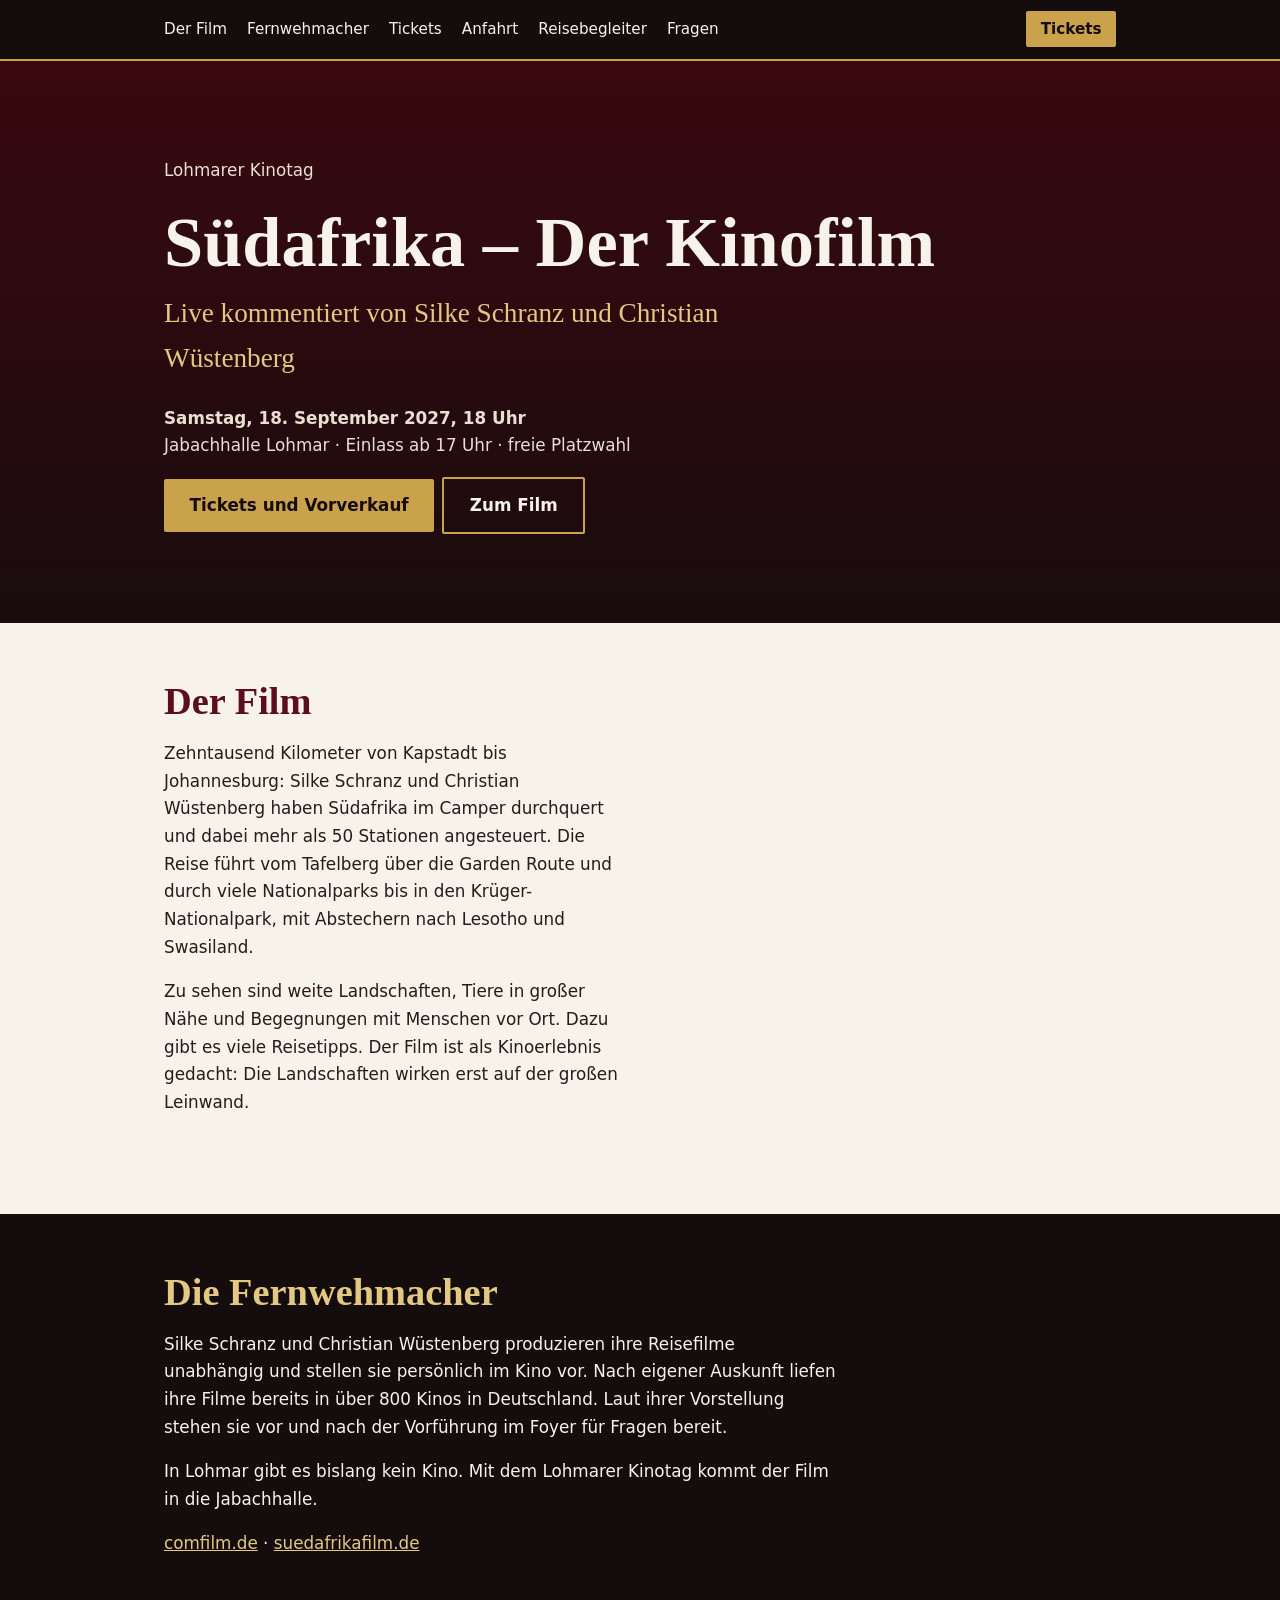
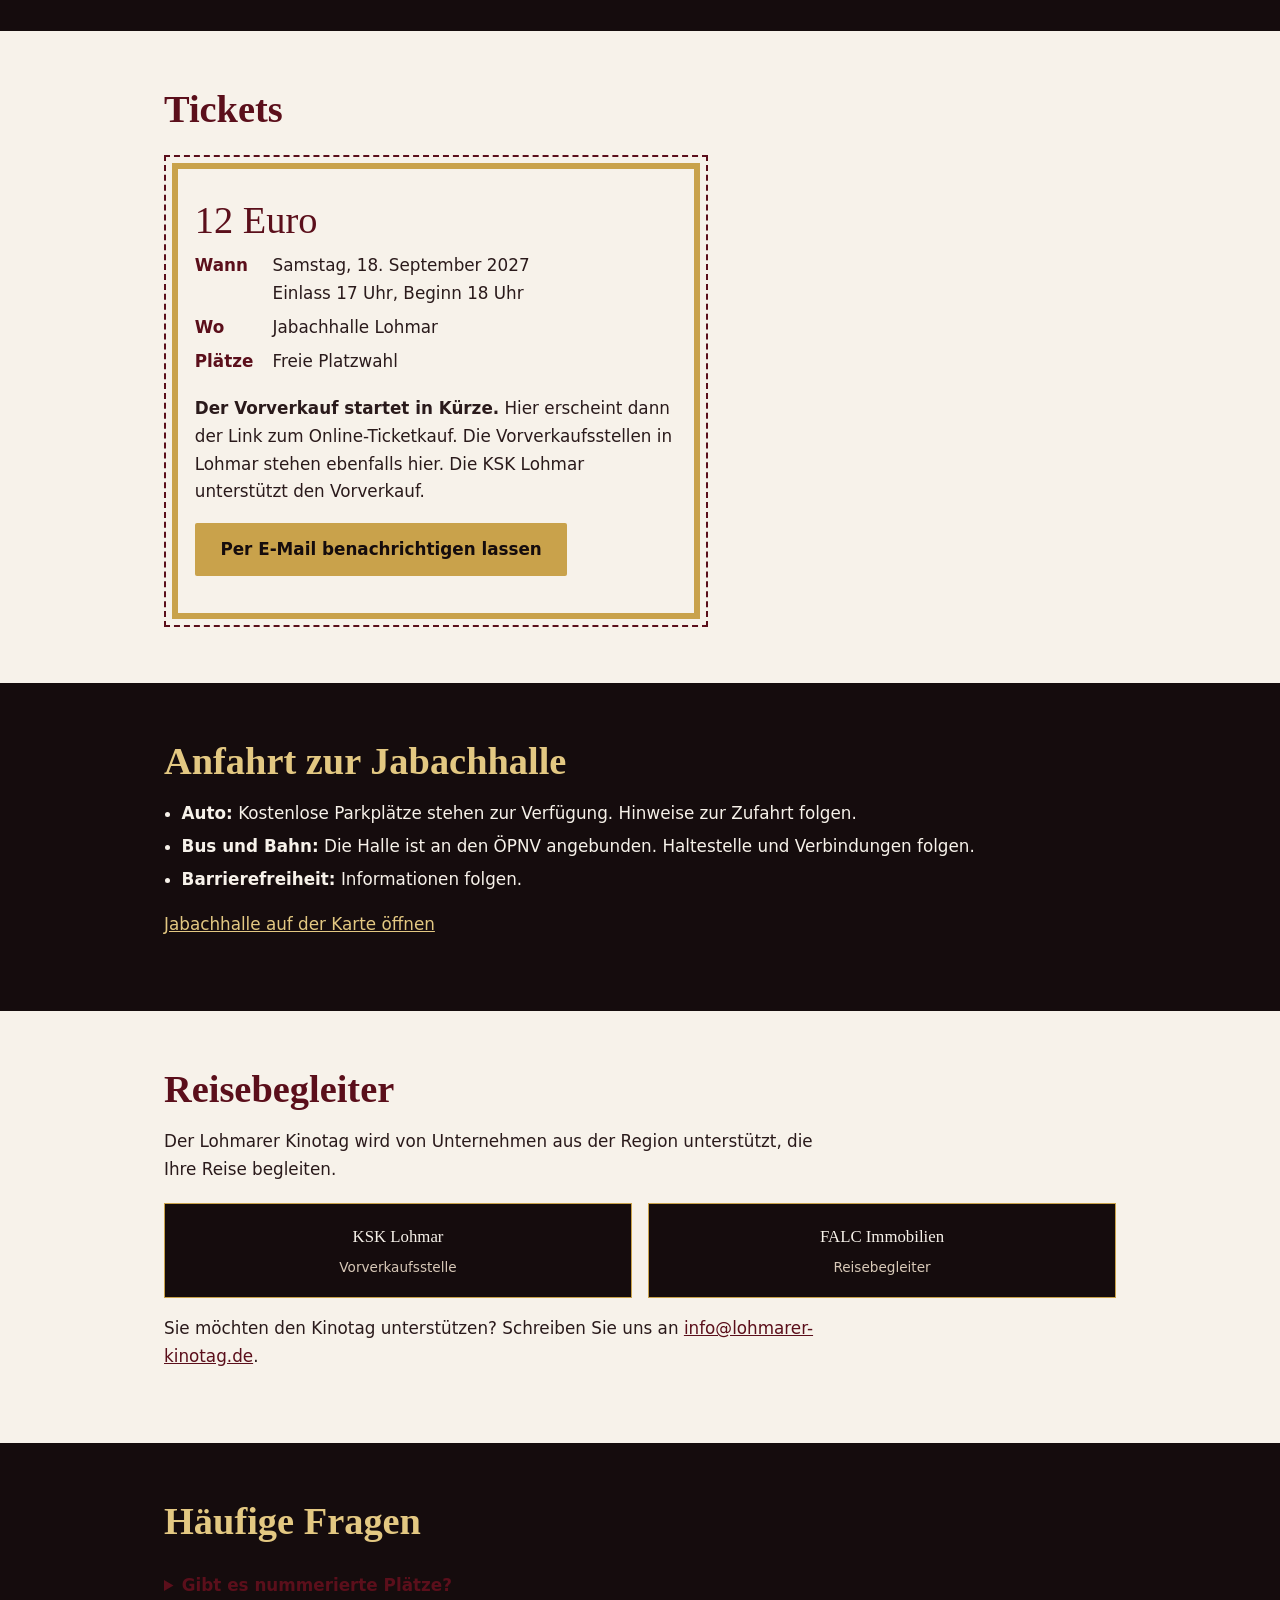
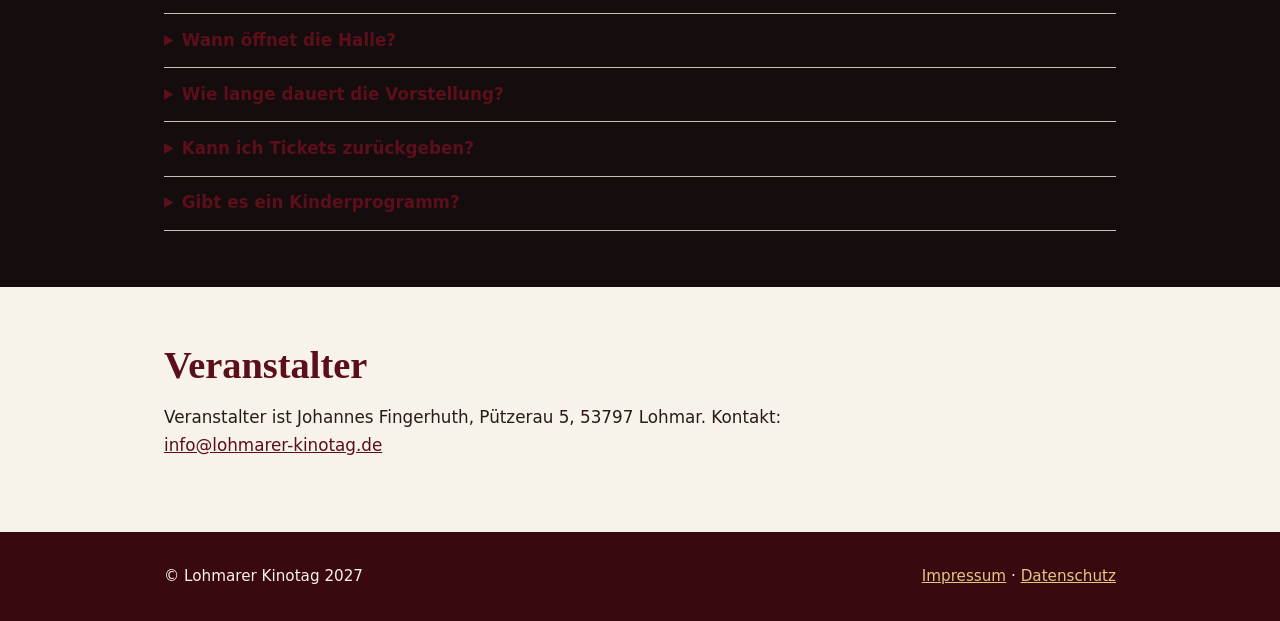
==== index.html @ 3a80c50c "Add files via upload" ====
<!DOCTYPE html>
<html lang="de">
<head>
<meta charset="utf-8">
<meta name="viewport" content="width=device-width, initial-scale=1">
<title>Lohmarer Kinotag – Südafrika, der Kinofilm | 18. September 2027</title>
<meta name="description" content="Südafrika – Der Kinofilm, live kommentiert von den Fernwehmachern. Samstag, 18. September 2027, 18 Uhr, Jabachhalle Lohmar.">
<meta property="og:title" content="Lohmarer Kinotag – Südafrika, der Kinofilm">
<meta property="og:description" content="Live kommentiert von den Fernwehmachern. 18. September 2027, 18 Uhr, Jabachhalle Lohmar.">
<meta property="og:image" content="https://lohmarer-kinotag.de/images/hero.jpg">
<meta property="og:type" content="website">
<meta property="og:url" content="https://lohmarer-kinotag.de/">
<link rel="stylesheet" href="style.css">
</head>
<body>
<nav aria-label="Hauptmenü"><div class="wrap">
<a href="#film">Der Film</a><a href="#fernwehmacher">Fernwehmacher</a><a href="#tickets">Tickets</a><a href="#anfahrt">Anfahrt</a><a href="#reisebegleiter">Reisebegleiter</a><a href="#fragen">Fragen</a>
<a class="tix" href="#tickets">Tickets</a>
</div></nav>

<header class="hero"><div class="wrap">
<p>Lohmarer Kinotag</p>
<h1>Südafrika – Der Kinofilm</h1>
<p class="sub">Live kommentiert von Silke Schranz und Christian Wüstenberg</p>
<p><strong>Samstag, 18. September 2027, 18 Uhr</strong><br>Jabachhalle Lohmar · Einlass ab 17 Uhr · freie Platzwahl</p>
<p><a class="btn" href="#tickets">Tickets und Vorverkauf</a><a class="btn zweit" href="#film">Zum Film</a></p>
</div></header>

<section id="film"><div class="wrap zwei">
<div>
<h2>Der Film</h2>
<p>Zehntausend Kilometer von Kapstadt bis Johannesburg: Silke Schranz und Christian Wüstenberg haben Südafrika im Camper durchquert und dabei mehr als 50 Stationen angesteuert. Die Reise führt vom Tafelberg über die Garden Route und durch viele Nationalparks bis in den Krüger-Nationalpark, mit Abstechern nach Lesotho und Swasiland.</p>
<p>Zu sehen sind weite Landschaften, Tiere in großer Nähe und Begegnungen mit Menschen vor Ort. Dazu gibt es viele Reisetipps. Der Film ist als Kinoerlebnis gedacht: Die Landschaften wirken erst auf der großen Leinwand.</p>
</div>
<img class="foto" src="images/plakat.jpg" alt="Kinoplakat: Südafrika – Der Kinofilm" onerror="this.style.display='none'">
</div>
<div class="wrap"><div class="fotos">
<img src="images/foto-tafelberg.jpg" alt="Kapstadt mit Tafelberg" onerror="this.style.display='none'">
<img src="images/foto-elefanten.jpg" alt="Elefanten im Kariega Game Reserve" onerror="this.style.display='none'">
<img src="images/foto-giraffe.jpg" alt="Giraffe mit Jungtier" onerror="this.style.display='none'">
</div></div></section>

<section id="fernwehmacher" class="dunkel"><div class="wrap">
<h2>Die Fernwehmacher</h2>
<p>Silke Schranz und Christian Wüstenberg produzieren ihre Reisefilme unabhängig und stellen sie persönlich im Kino vor. Nach eigener Auskunft liefen ihre Filme bereits in über 800 Kinos in Deutschland. Laut ihrer Vorstellung stehen sie vor und nach der Vorführung im Foyer für Fragen bereit.</p>
<p>In Lohmar gibt es bislang kein Kino. Mit dem Lohmarer Kinotag kommt der Film in die Jabachhalle.</p>
<p><a href="https://www.comfilm.de" rel="noopener">comfilm.de</a> · <a href="http://suedafrikafilm.de" rel="noopener">suedafrikafilm.de</a></p>
</div></section>

<section id="tickets"><div class="wrap">
<h2>Tickets</h2>
<div class="ticket">
<p class="preis">12 Euro</p>
<dl>
<dt>Wann</dt><dd>Samstag, 18. September 2027<br>Einlass 17 Uhr, Beginn 18 Uhr</dd>
<dt>Wo</dt><dd>Jabachhalle Lohmar</dd>
<dt>Plätze</dt><dd>Freie Platzwahl</dd>
</dl>
<p><strong>Der Vorverkauf startet in Kürze.</strong> Hier erscheint dann der Link zum Online-Ticketkauf. Die Vorverkaufsstellen in Lohmar stehen ebenfalls hier. Die KSK Lohmar unterstützt den Vorverkauf.</p>
<p><a class="btn" href="mailto:info@lohmarer-kinotag.de?subject=Vorverkauf%20Lohmarer%20Kinotag&amp;body=Bitte%20benachrichtigen%20Sie%20mich%20zum%20Start%20des%20Vorverkaufs.">Per E-Mail benachrichtigen lassen</a></p>
</div></div></section>

<section id="anfahrt" class="dunkel"><div class="wrap">
<h2>Anfahrt zur Jabachhalle</h2>
<ul class="liste">
<li><strong>Auto:</strong> Kostenlose Parkplätze stehen zur Verfügung. Hinweise zur Zufahrt folgen.</li>
<li><strong>Bus und Bahn:</strong> Die Halle ist an den ÖPNV angebunden. Haltestelle und Verbindungen folgen.</li>
<li><strong>Barrierefreiheit:</strong> Informationen folgen.</li>
</ul>
<p><a href="https://www.openstreetmap.org/search?query=Jabachhalle%20Lohmar" rel="noopener">Jabachhalle auf der Karte öffnen</a></p>
</div></section>

<section id="reisebegleiter"><div class="wrap">
<h2>Reisebegleiter</h2>
<p>Der Lohmarer Kinotag wird von Unternehmen aus der Region unterstützt, die Ihre Reise begleiten.</p>
<div class="sponsoren" style="color:var(--weiss)">
<div class="sponsor" style="background:var(--schwarz)">KSK Lohmar<span>Vorverkaufsstelle</span></div>
<div class="sponsor" style="background:var(--schwarz)">FALC Immobilien<span>Reisebegleiter</span></div>
</div>
<p>Sie möchten den Kinotag unterstützen? Schreiben Sie uns an <a href="mailto:info@lohmarer-kinotag.de">info@lohmarer-kinotag.de</a>.</p>
</div></section>

<section id="fragen" class="dunkel"><div class="wrap">
<h2>Häufige Fragen</h2>
<div style="color:var(--weiss)">
<details><summary>Gibt es nummerierte Plätze?</summary><p>Nein, die Platzwahl ist frei.</p></details>
<details><summary>Wann öffnet die Halle?</summary><p>Der Einlass beginnt um 17 Uhr, der Film startet um 18 Uhr.</p></details>
<details><summary>Wie lange dauert die Vorstellung?</summary><p>Die Dauer geben wir bekannt, sobald sie feststeht.</p></details>
<details><summary>Kann ich Tickets zurückgeben?</summary><p>Die Regelung geben wir mit dem Vorverkaufsstart bekannt.</p></details>
<details><summary>Gibt es ein Kinderprogramm?</summary><p>Ein „Kinderkino mit Frühstück“ am Vormittag ist in Planung. Sobald es feststeht, informieren wir hier.</p></details>
</div></div></section>

<section><div class="wrap">
<h2>Veranstalter</h2>
<p>Veranstalter ist Johannes Fingerhuth, Pützerau 5, 53797 Lohmar. Kontakt: <a href="mailto:info@lohmarer-kinotag.de">info@lohmarer-kinotag.de</a></p>
</div></section>

<footer><div class="wrap">
<span>© Lohmarer Kinotag 2027</span>
<span><a href="impressum.html">Impressum</a> · <a href="datenschutz.html">Datenschutz</a></span>
</div></footer>
</body></html>
---- style.css ----
:root{--rot:#5b0f1b;--rot-tief:#3a0910;--schwarz:#150c0d;--weiss:#f7f2ea;--gold:#c9a24b;--gold-hell:#e3c882;--text:#2a1a1b;--serif:Georgia,"Palatino Linotype",Palatino,serif;--sans:system-ui,-apple-system,"Segoe UI",Roboto,Arial,sans-serif}
*{box-sizing:border-box}html{scroll-behavior:smooth;scroll-padding-top:4rem}
body{margin:0;font-family:var(--sans);color:var(--text);background:var(--weiss);line-height:1.65;font-size:1.05rem}
img{max-width:100%;height:auto;display:block}a{color:var(--rot)}
:focus-visible{outline:3px solid var(--gold);outline-offset:3px}
.wrap{max-width:62rem;margin:0 auto;padding:0 1.25rem}
h1,h2,h3{font-family:var(--serif);line-height:1.15;font-weight:700}
h2{font-size:clamp(1.7rem,4vw,2.4rem);margin:0 0 1rem;color:var(--rot)}
p{max-width:42rem}
nav{position:sticky;top:0;z-index:5;background:var(--schwarz);border-bottom:2px solid var(--gold)}
nav .wrap{display:flex;gap:1.25rem;align-items:center;overflow-x:auto;white-space:nowrap;padding-top:.7rem;padding-bottom:.7rem}
nav a{color:var(--weiss);text-decoration:none;font-size:.95rem}nav a:hover{color:var(--gold-hell)}
nav .tix{margin-left:auto;background:var(--gold);color:var(--schwarz);padding:.35rem .9rem;border-radius:2px;font-weight:700}
.hero{background:linear-gradient(rgba(58,9,16,.78),rgba(21,12,13,.9)),url(images/hero.jpg) center/cover,var(--rot-tief);color:var(--weiss);padding:5rem 0 4.5rem}
.hero h1{font-size:clamp(2.2rem,7vw,4.4rem);margin:0 0 .5rem;color:var(--weiss)}
.hero .sub{font-family:var(--serif);font-size:clamp(1.2rem,3vw,1.7rem);color:var(--gold-hell);margin:0 0 1.5rem}
.hero p{color:#eadfd2}
.btn{display:inline-block;background:var(--gold);color:var(--schwarz);padding:.8rem 1.6rem;font-weight:700;text-decoration:none;border-radius:2px}
.btn:hover{background:var(--gold-hell)}
.btn.zweit{background:transparent;color:var(--weiss);border:2px solid var(--gold);margin-left:.5rem}
section{padding:3.5rem 0}
.dunkel{background:var(--schwarz);color:var(--weiss)}.dunkel h2{color:var(--gold-hell)}.dunkel a{color:var(--gold-hell)}
.zwei{display:grid;gap:2rem;grid-template-columns:1fr}
@media(min-width:760px){.zwei{grid-template-columns:1fr 1fr;align-items:center}}
.foto{border:3px solid var(--gold);background:var(--rot-tief);min-height:12rem}
.fotos{display:grid;gap:.8rem;grid-template-columns:repeat(auto-fit,minmax(11rem,1fr));margin-top:1.5rem}
.fotos img{width:100%;aspect-ratio:3/2;object-fit:cover;border:2px solid var(--gold);background:var(--rot-tief)}
.ticket{background:var(--weiss);color:var(--text);border:2px dashed var(--rot);outline:6px solid var(--gold);outline-offset:-14px;padding:2rem 1.8rem;max-width:34rem;margin-top:1.5rem}
.ticket dl{margin:0 0 1.2rem;display:grid;grid-template-columns:auto 1fr;gap:.4rem 1.2rem}
.ticket dt{font-weight:700;color:var(--rot)}.ticket dd{margin:0}
.ticket .preis{font-family:var(--serif);font-size:2.4rem;color:var(--rot);margin:0}
.liste{padding-left:1.1rem}.liste li{margin:.35rem 0}
.sponsoren{display:grid;gap:1rem;grid-template-columns:repeat(auto-fit,minmax(13rem,1fr));margin-top:1.2rem}
.sponsor{border:1px solid var(--gold);padding:1.2rem;text-align:center;font-family:var(--serif)}
.sponsor span{display:block;font-family:var(--sans);font-size:.85rem;color:#d8c9b8;margin-top:.3rem}
details{border-bottom:1px solid #cdbfae;padding:.8rem 0}summary{cursor:pointer;font-weight:700;color:var(--rot)}
details p{margin:.6rem 0 0}
footer{background:var(--rot-tief);color:var(--weiss);padding:2rem 0;font-size:.95rem}
footer a{color:var(--gold-hell)}footer .wrap{display:flex;flex-wrap:wrap;gap:1rem 2rem;justify-content:space-between}
.seite{padding:3rem 0}.seite h1{color:var(--rot);font-size:2.2rem}.seite h2{font-size:1.3rem;margin-top:2rem}
.hinweis{background:#fff3cf;border-left:4px solid var(--gold);padding:.8rem 1rem;max-width:42rem;font-size:.95rem}
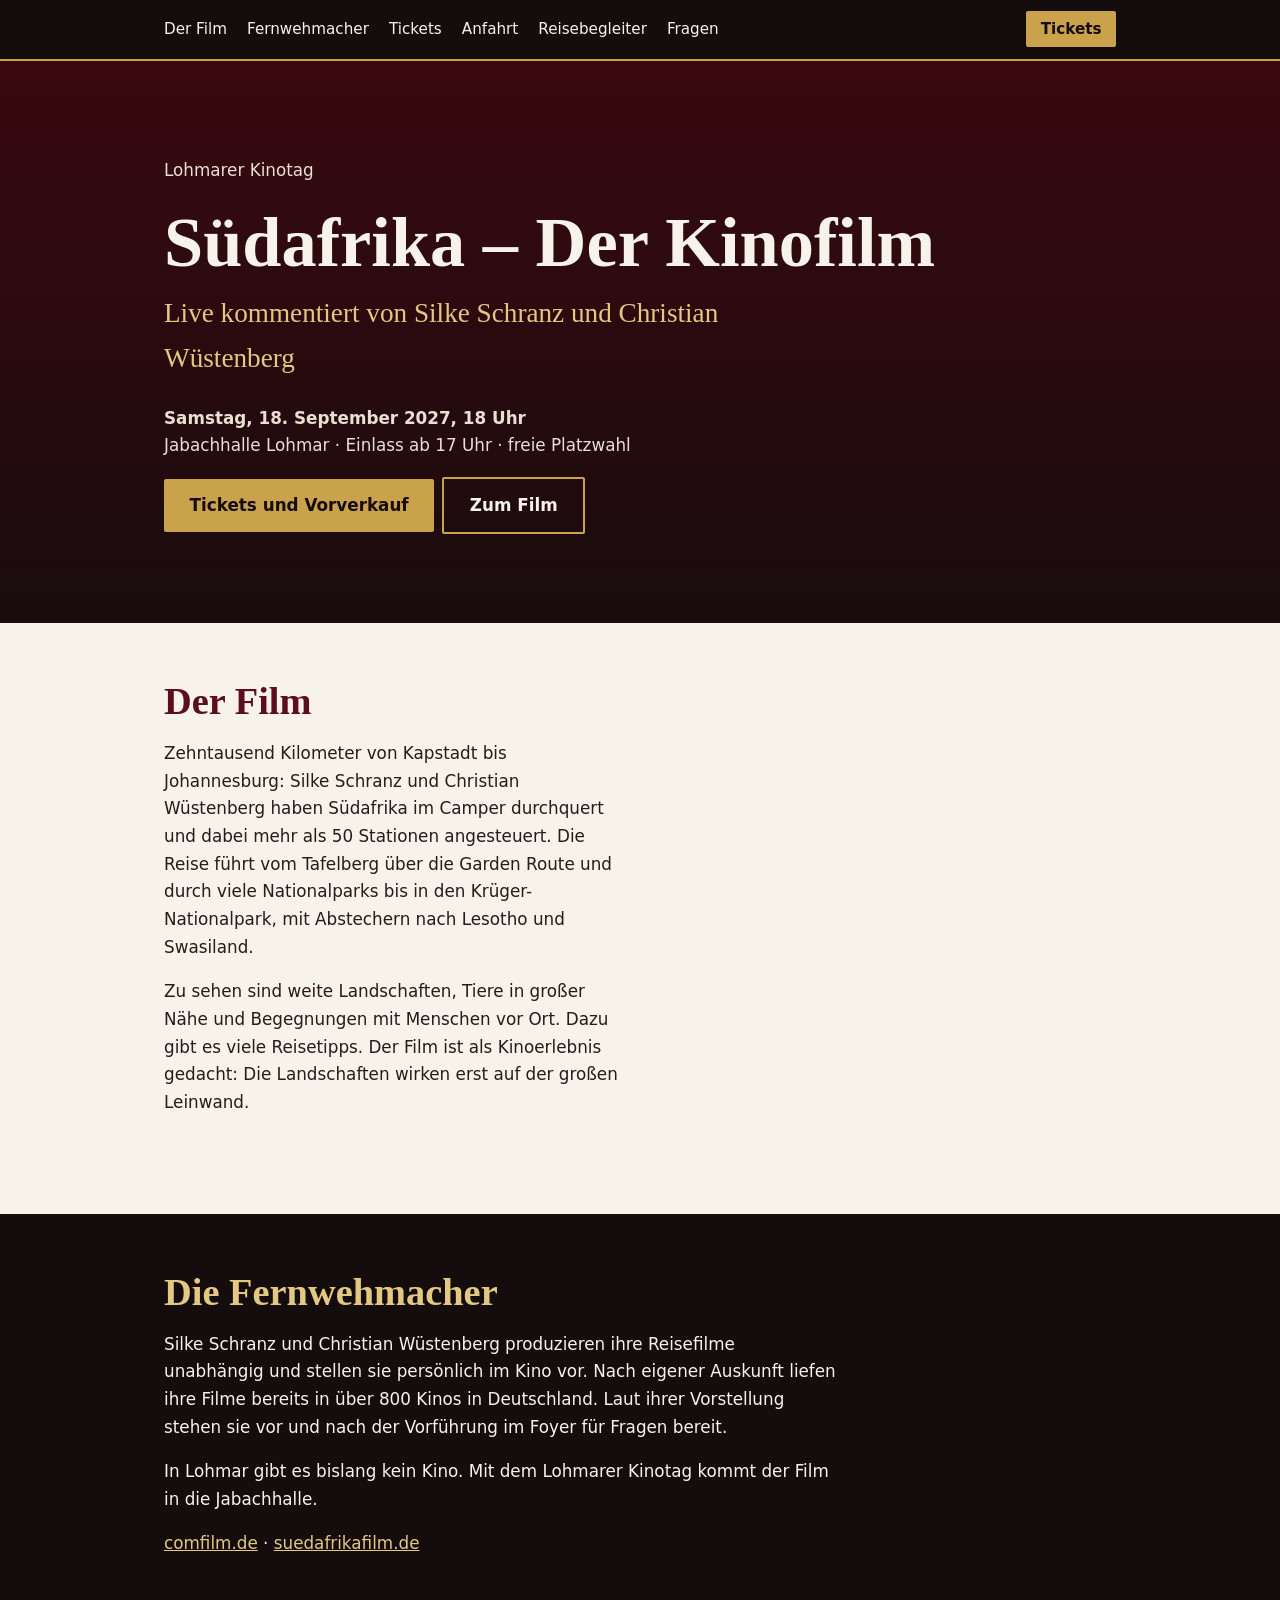
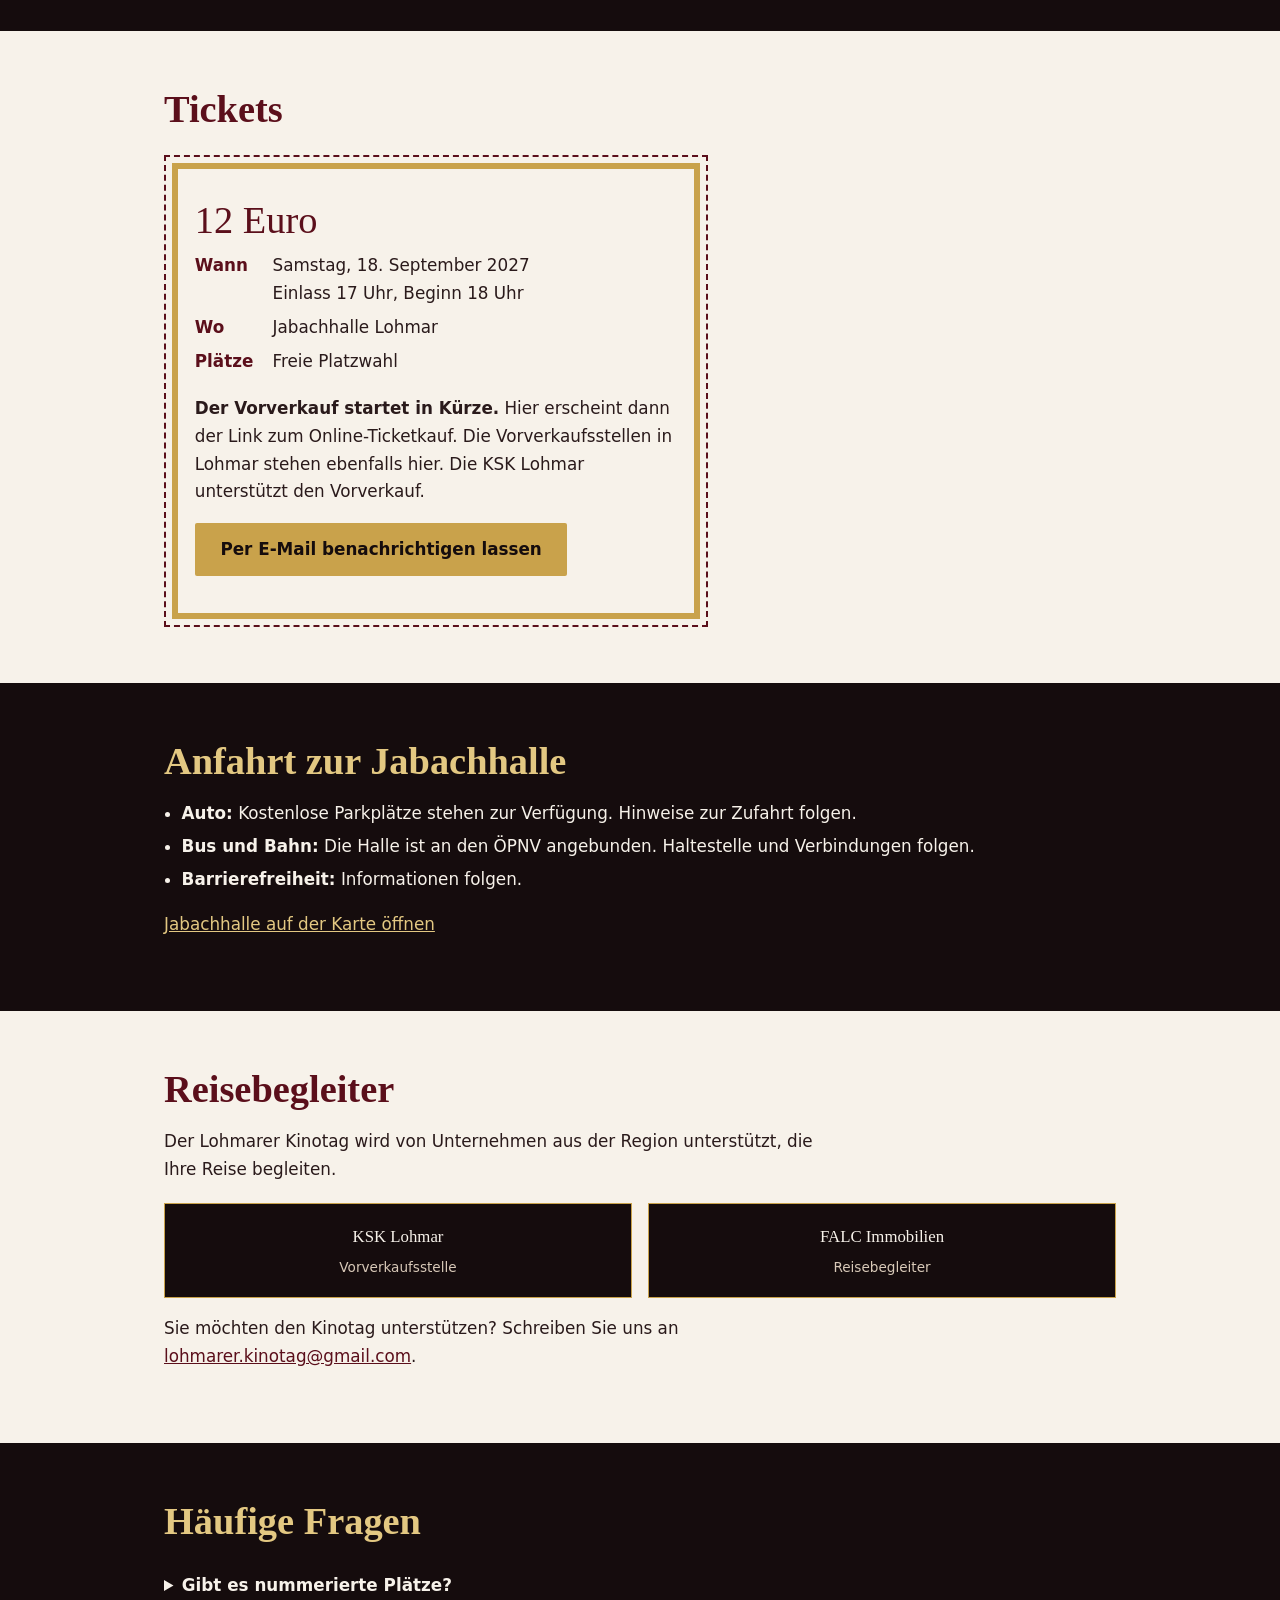
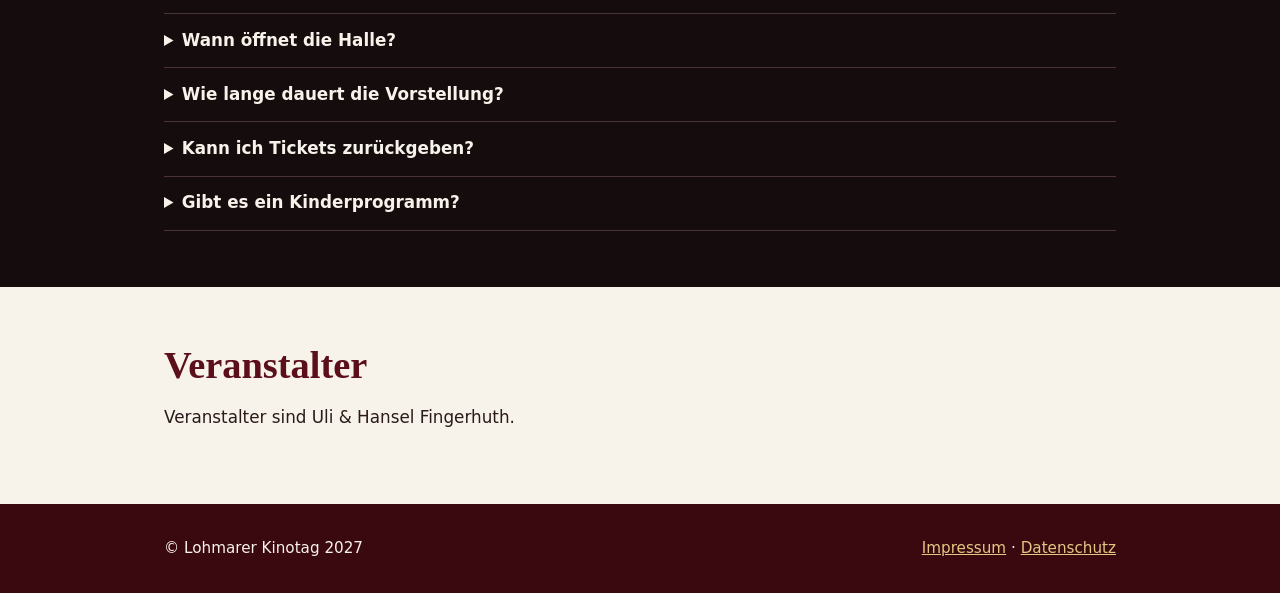
==== commit f39ee45c: "Add files via upload" ====
--- a/index.html
+++ b/index.html
@@ -57,7 +57,7 @@
 <dt>Plätze</dt><dd>Freie Platzwahl</dd>
 </dl>
 <p><strong>Der Vorverkauf startet in Kürze.</strong> Hier erscheint dann der Link zum Online-Ticketkauf. Die Vorverkaufsstellen in Lohmar stehen ebenfalls hier. Die KSK Lohmar unterstützt den Vorverkauf.</p>
-<p><a class="btn" href="mailto:info@lohmarer-kinotag.de?subject=Vorverkauf%20Lohmarer%20Kinotag&amp;body=Bitte%20benachrichtigen%20Sie%20mich%20zum%20Start%20des%20Vorverkaufs.">Per E-Mail benachrichtigen lassen</a></p>
+<p><a class="btn" href="mailto:lohmarer.kinotag@gmail.com?subject=Vorverkauf%20Lohmarer%20Kinotag&amp;body=Bitte%20benachrichtigen%20Sie%20mich%20zum%20Start%20des%20Vorverkaufs.">Per E-Mail benachrichtigen lassen</a></p>
 </div></div></section>
 
 <section id="anfahrt" class="dunkel"><div class="wrap">
@@ -77,7 +77,7 @@
 <div class="sponsor" style="background:var(--schwarz)">KSK Lohmar<span>Vorverkaufsstelle</span></div>
 <div class="sponsor" style="background:var(--schwarz)">FALC Immobilien<span>Reisebegleiter</span></div>
 </div>
-<p>Sie möchten den Kinotag unterstützen? Schreiben Sie uns an <a href="mailto:info@lohmarer-kinotag.de">info@lohmarer-kinotag.de</a>.</p>
+<p>Sie möchten den Kinotag unterstützen? Schreiben Sie uns an <a href="mailto:lohmarer.kinotag@gmail.com">lohmarer.kinotag@gmail.com</a>.</p>
 </div></section>
 
 <section id="fragen" class="dunkel"><div class="wrap">
@@ -92,7 +92,7 @@
 
 <section><div class="wrap">
 <h2>Veranstalter</h2>
-<p>Veranstalter ist Johannes Fingerhuth, Pützerau 5, 53797 Lohmar. Kontakt: <a href="mailto:info@lohmarer-kinotag.de">info@lohmarer-kinotag.de</a></p>
+<p>Veranstalter sind Uli &amp; Hansel Fingerhuth.</p>
 </div></section>
 
 <footer><div class="wrap">
--- a/style.css
+++ b/style.css
@@ -39,3 +39,4 @@
 footer a{color:var(--gold-hell)}footer .wrap{display:flex;flex-wrap:wrap;gap:1rem 2rem;justify-content:space-between}
 .seite{padding:3rem 0}.seite h1{color:var(--rot);font-size:2.2rem}.seite h2{font-size:1.3rem;margin-top:2rem}
 .hinweis{background:#fff3cf;border-left:4px solid var(--gold);padding:.8rem 1rem;max-width:42rem;font-size:.95rem}
+#fragen summary{color:var(--weiss)}#fragen details p{color:var(--gold)}#fragen details{border-bottom-color:#4a3436}
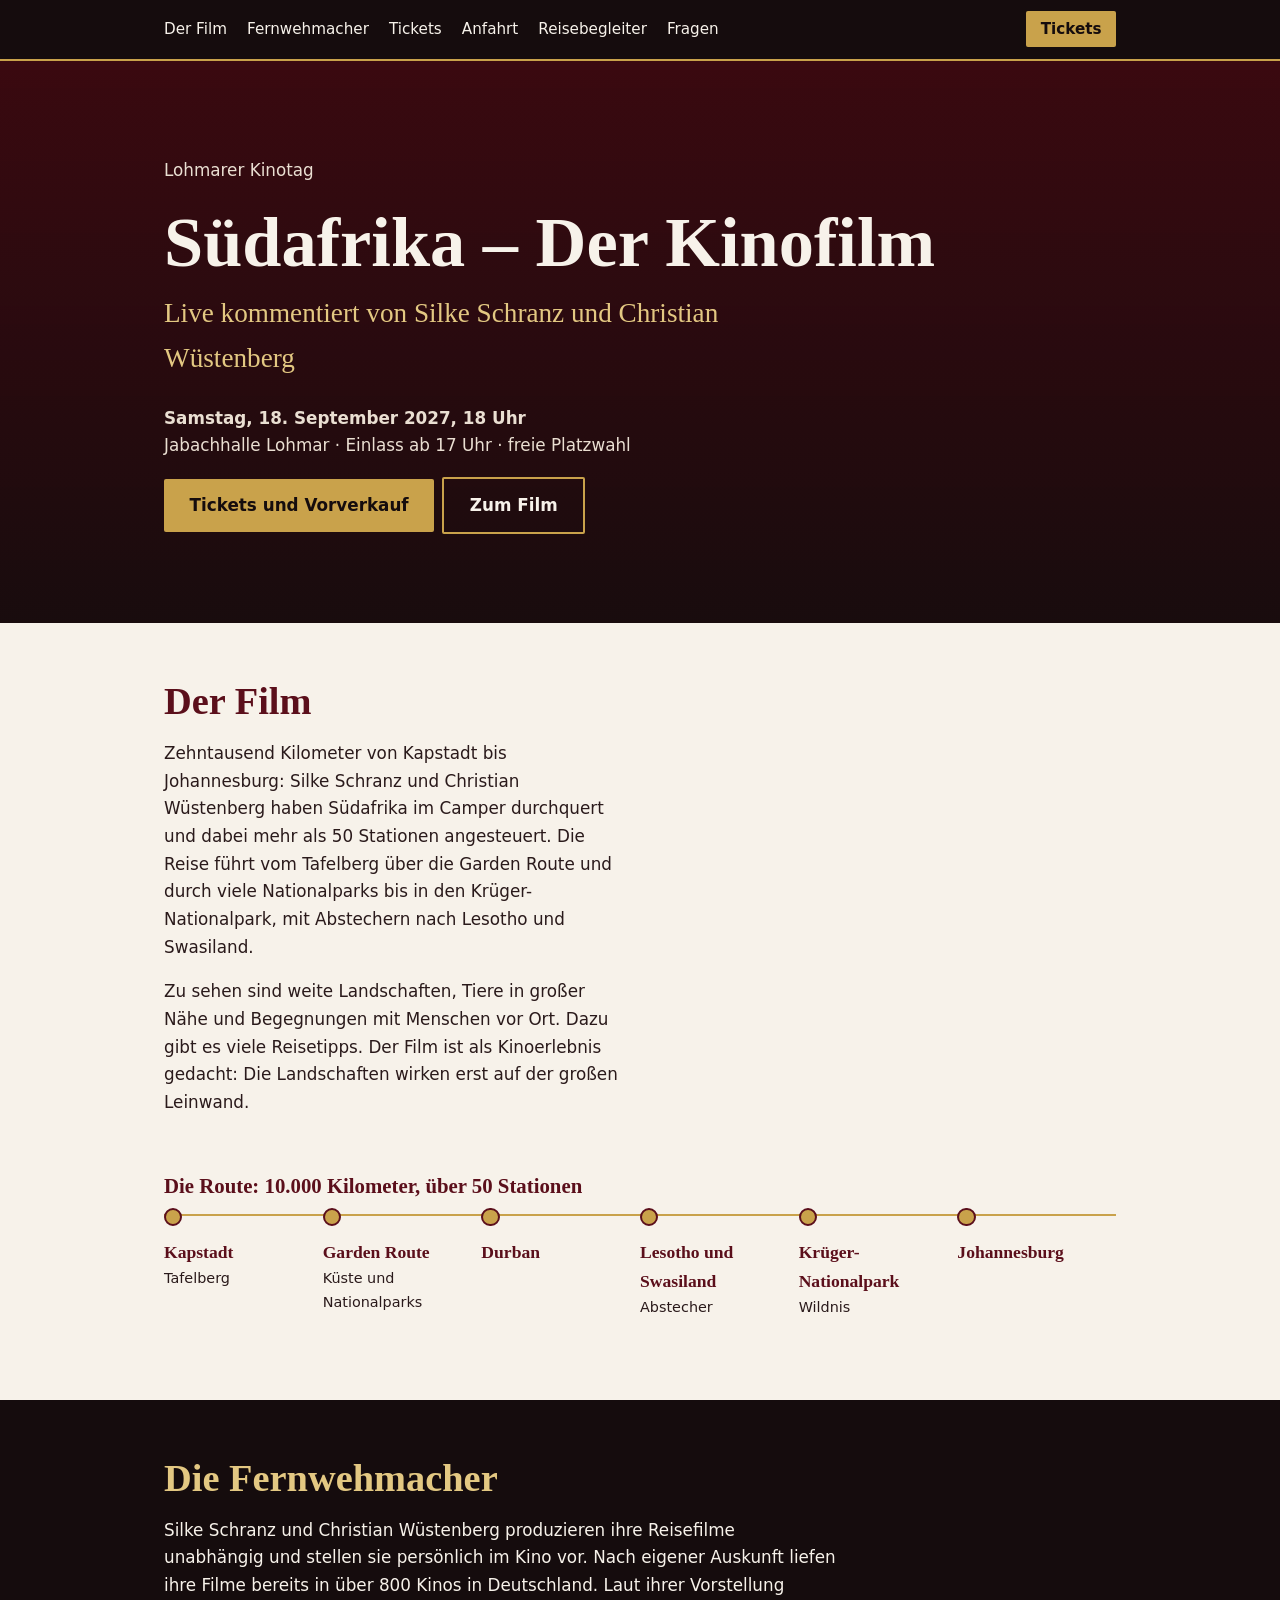
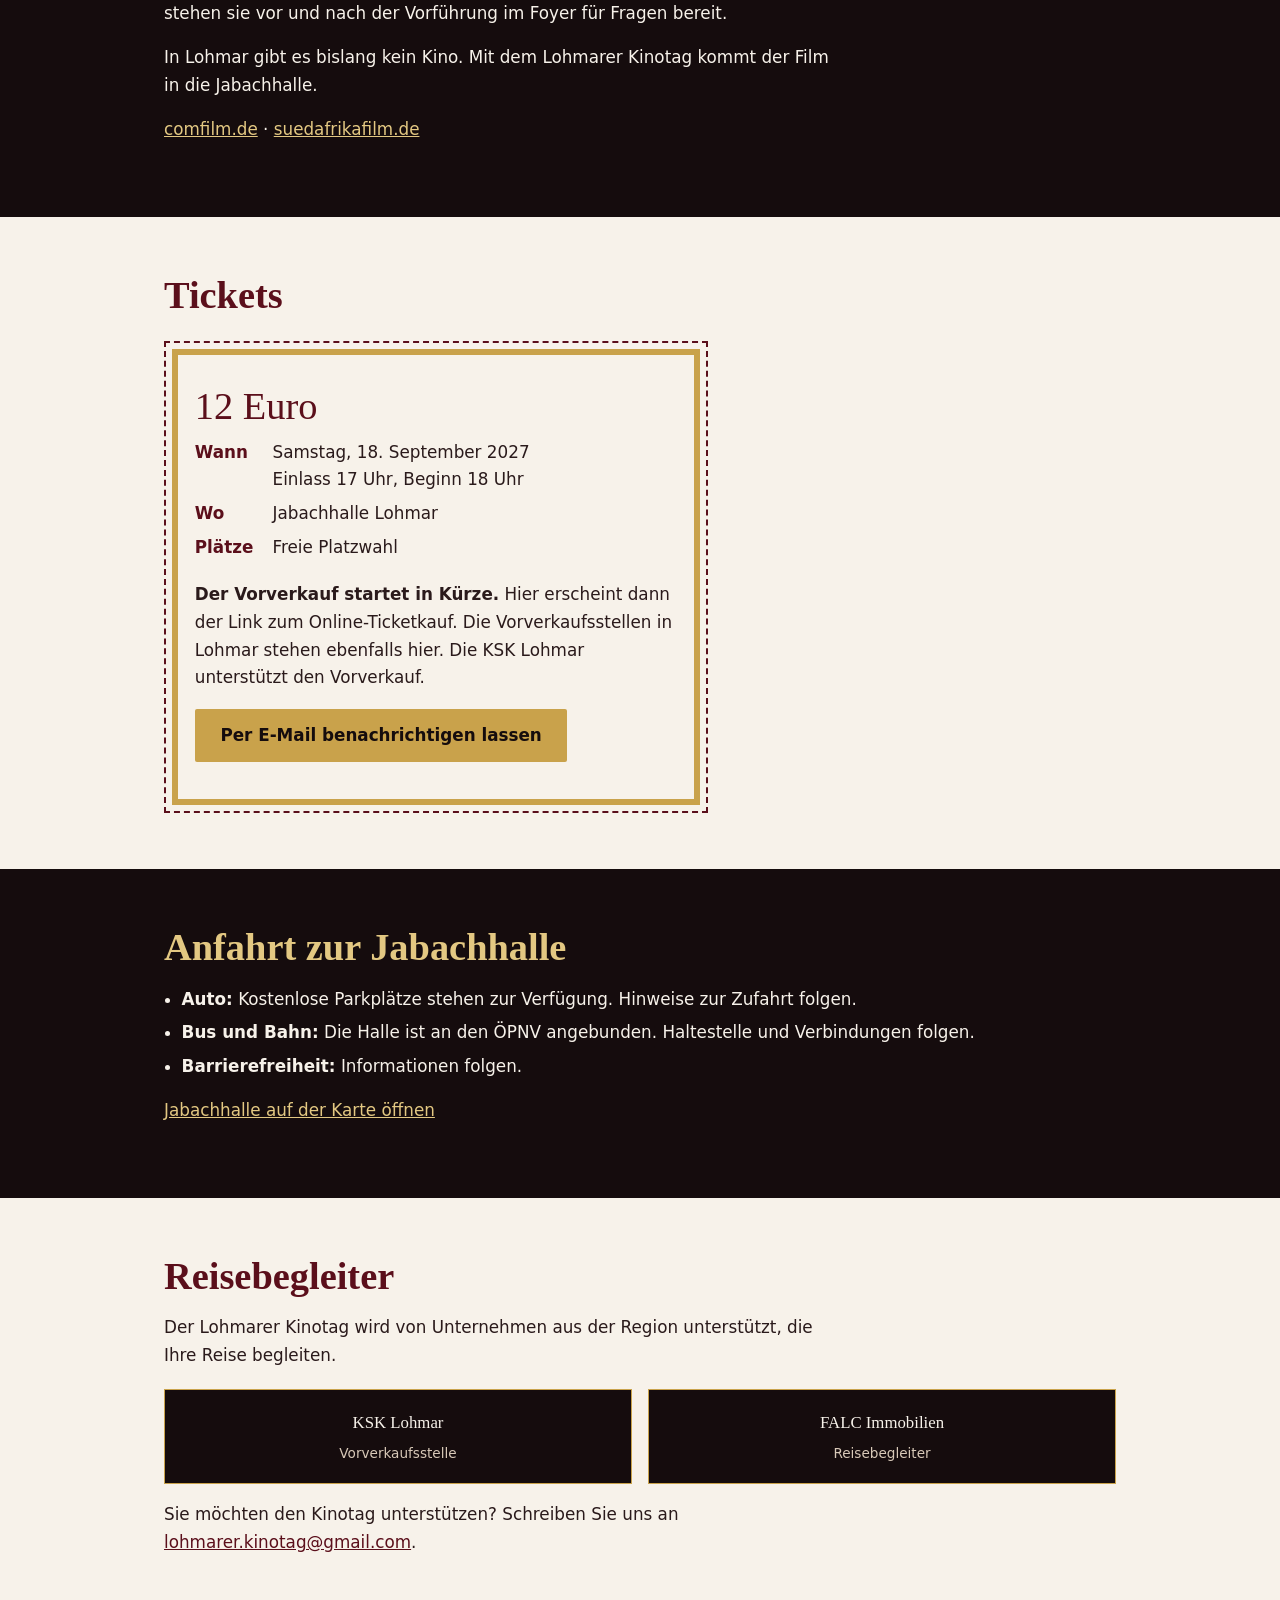
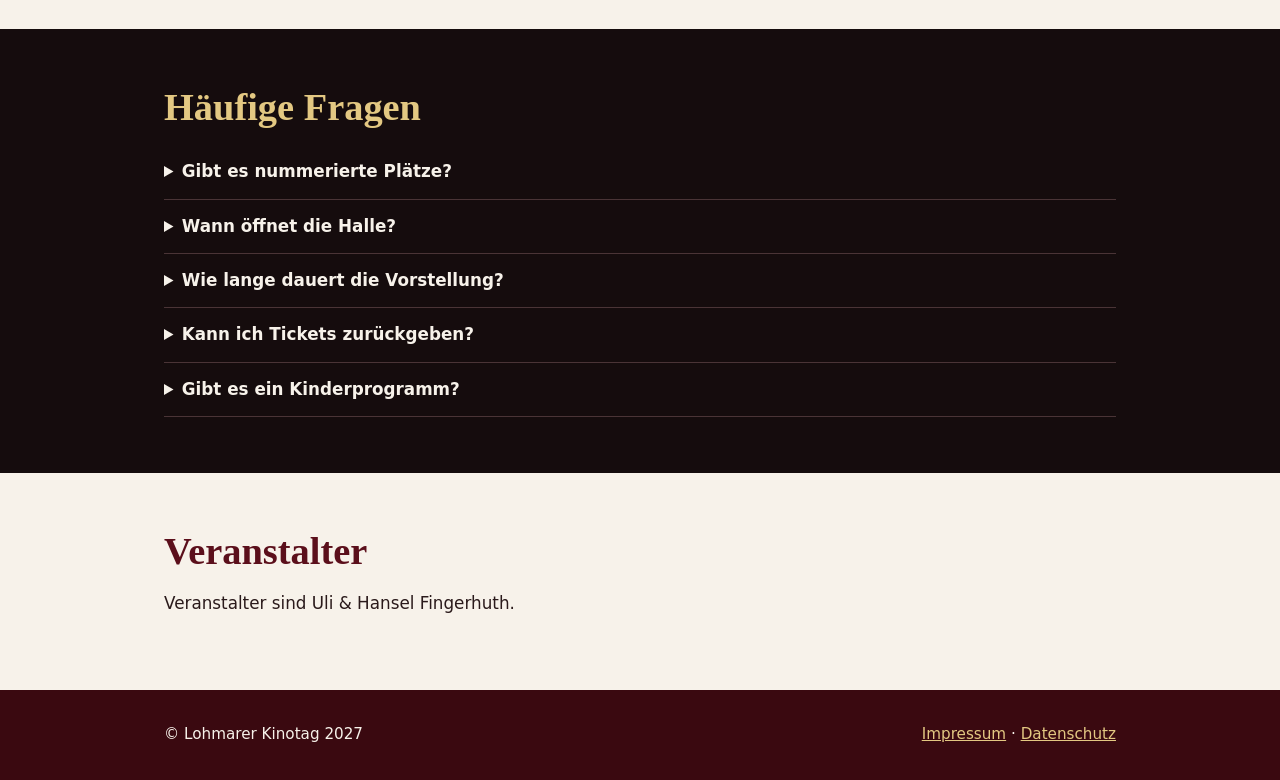
==== commit b08e7e47: "Add files via upload" ====
--- a/index.html
+++ b/index.html
@@ -32,8 +32,17 @@
 <p>Zehntausend Kilometer von Kapstadt bis Johannesburg: Silke Schranz und Christian Wüstenberg haben Südafrika im Camper durchquert und dabei mehr als 50 Stationen angesteuert. Die Reise führt vom Tafelberg über die Garden Route und durch viele Nationalparks bis in den Krüger-Nationalpark, mit Abstechern nach Lesotho und Swasiland.</p>
 <p>Zu sehen sind weite Landschaften, Tiere in großer Nähe und Begegnungen mit Menschen vor Ort. Dazu gibt es viele Reisetipps. Der Film ist als Kinoerlebnis gedacht: Die Landschaften wirken erst auf der großen Leinwand.</p>
 </div>
-<img class="foto" src="images/plakat.jpg" alt="Kinoplakat: Südafrika – Der Kinofilm" onerror="this.style.display='none'">
+<img class="foto plakat" src="images/plakat.jpg" alt="Kinoplakat: Südafrika – Der Kinofilm mit Löwe in der Landkarte Südafrikas" onerror="this.style.display='none'">
 </div>
+<div class="wrap"><h3 class="routentitel">Die Route: 10.000 Kilometer, über 50 Stationen</h3>
+<ol class="route" aria-label="Route des Films">
+<li>Kapstadt<span>Tafelberg</span></li>
+<li>Garden Route<span>Küste und Nationalparks</span></li>
+<li>Durban</li>
+<li>Lesotho und Swasiland<span>Abstecher</span></li>
+<li>Krüger-Nationalpark<span>Wildnis</span></li>
+<li>Johannesburg</li>
+</ol></div>
 <div class="wrap"><div class="fotos">
 <img src="images/foto-tafelberg.jpg" alt="Kapstadt mit Tafelberg" onerror="this.style.display='none'">
 <img src="images/foto-elefanten.jpg" alt="Elefanten im Kariega Game Reserve" onerror="this.style.display='none'">
--- a/style.css
+++ b/style.css
@@ -40,3 +40,11 @@
 .seite{padding:3rem 0}.seite h1{color:var(--rot);font-size:2.2rem}.seite h2{font-size:1.3rem;margin-top:2rem}
 .hinweis{background:#fff3cf;border-left:4px solid var(--gold);padding:.8rem 1rem;max-width:42rem;font-size:.95rem}
 #fragen summary{color:var(--weiss)}#fragen details p{color:var(--gold)}#fragen details{border-bottom-color:#4a3436}
+.plakat{max-width:22rem;width:100%;margin:0 auto}
+.routentitel{font-size:1.3rem;color:var(--rot);margin:2.5rem 0 1rem}
+.route{list-style:none;margin:0;padding:0;display:grid;gap:0;grid-template-columns:1fr}
+.route li{position:relative;padding:0 0 1.2rem 2rem;border-left:2px solid var(--gold);margin-left:.5rem;font-family:var(--serif);font-weight:700;color:var(--rot);font-size:1.1rem}
+.route li::before{content:"";position:absolute;left:-.55rem;top:.35rem;width:.9rem;height:.9rem;border-radius:50%;background:var(--gold);border:2px solid var(--rot)}
+.route li:last-child{border-left-color:transparent}
+.route span{display:block;font-family:var(--sans);font-weight:400;font-size:.9rem;color:var(--text)}
+@media(min-width:760px){.route{grid-template-columns:repeat(6,1fr)}.route li{border-left:0;border-top:2px solid var(--gold);margin:0;padding:1.4rem .6rem 0 0}.route li::before{left:0;top:-.5rem}.route li:last-child{border-top-color:var(--gold)}}
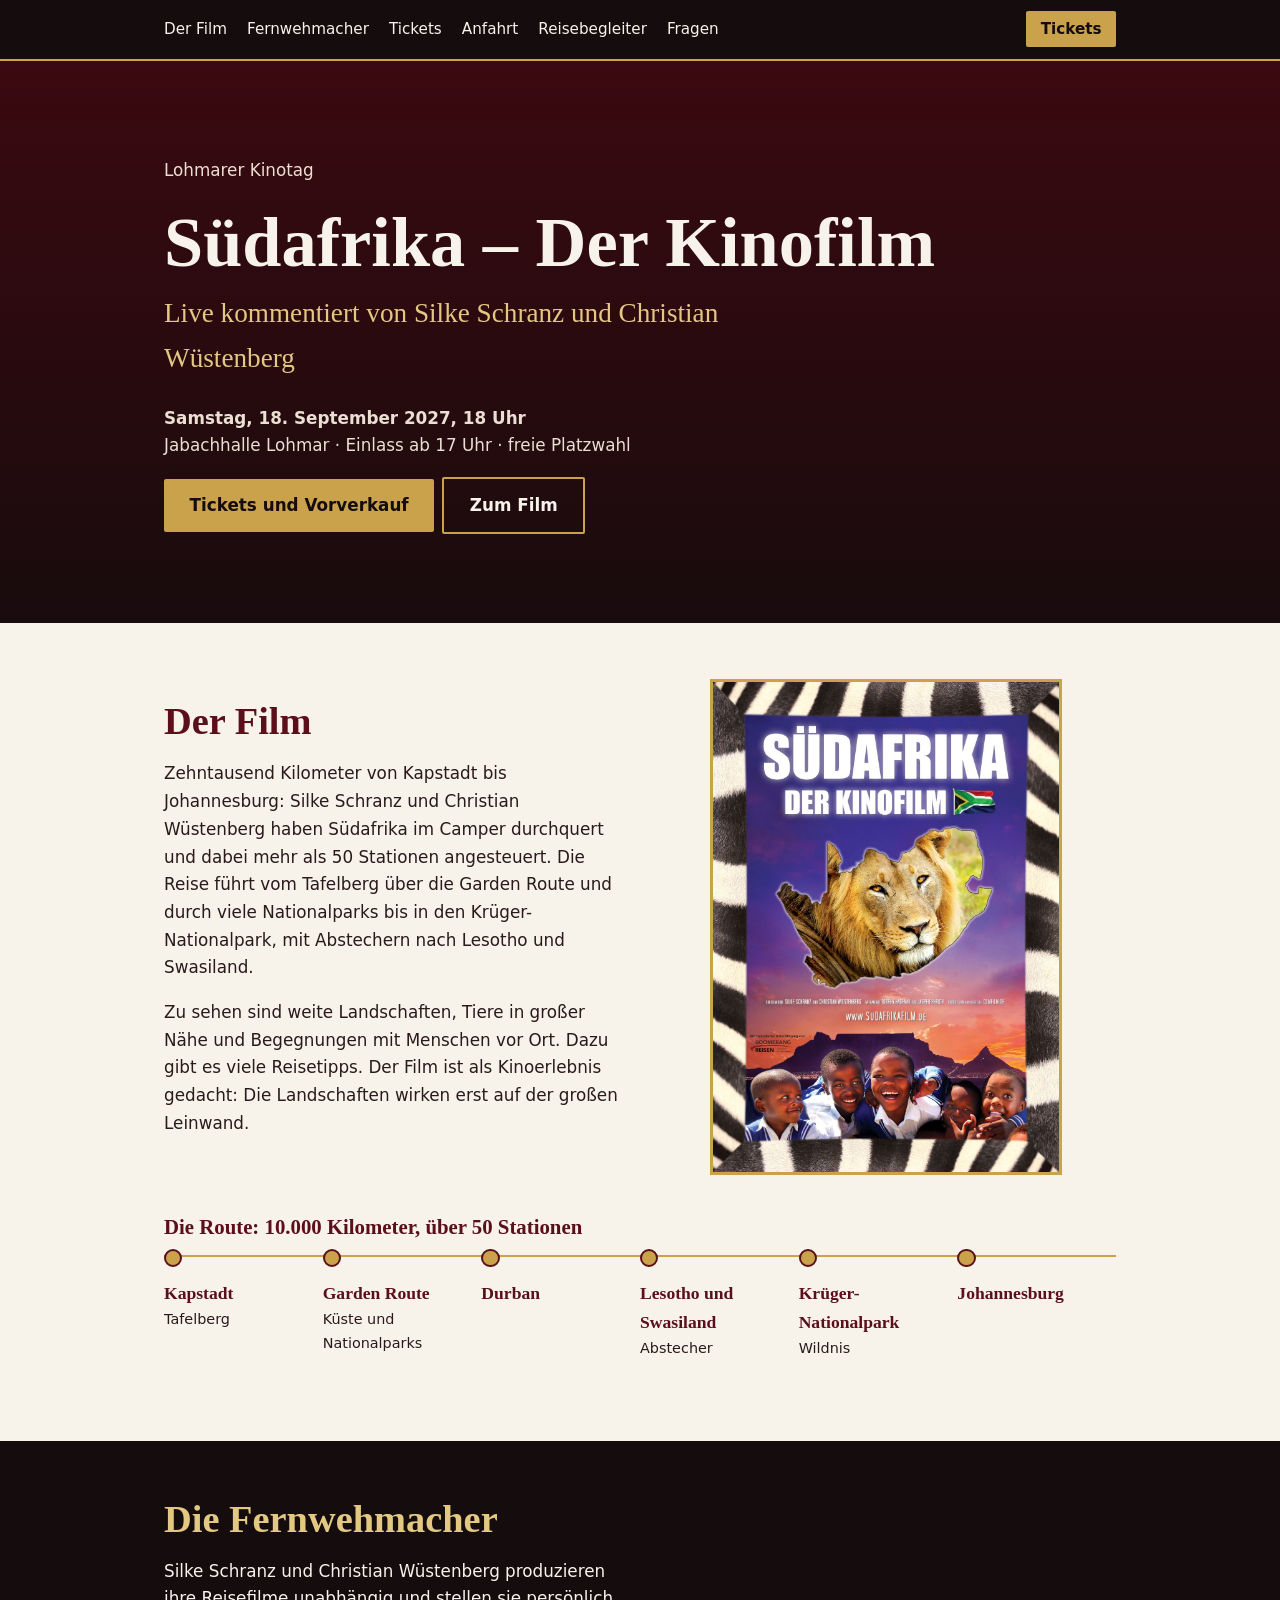
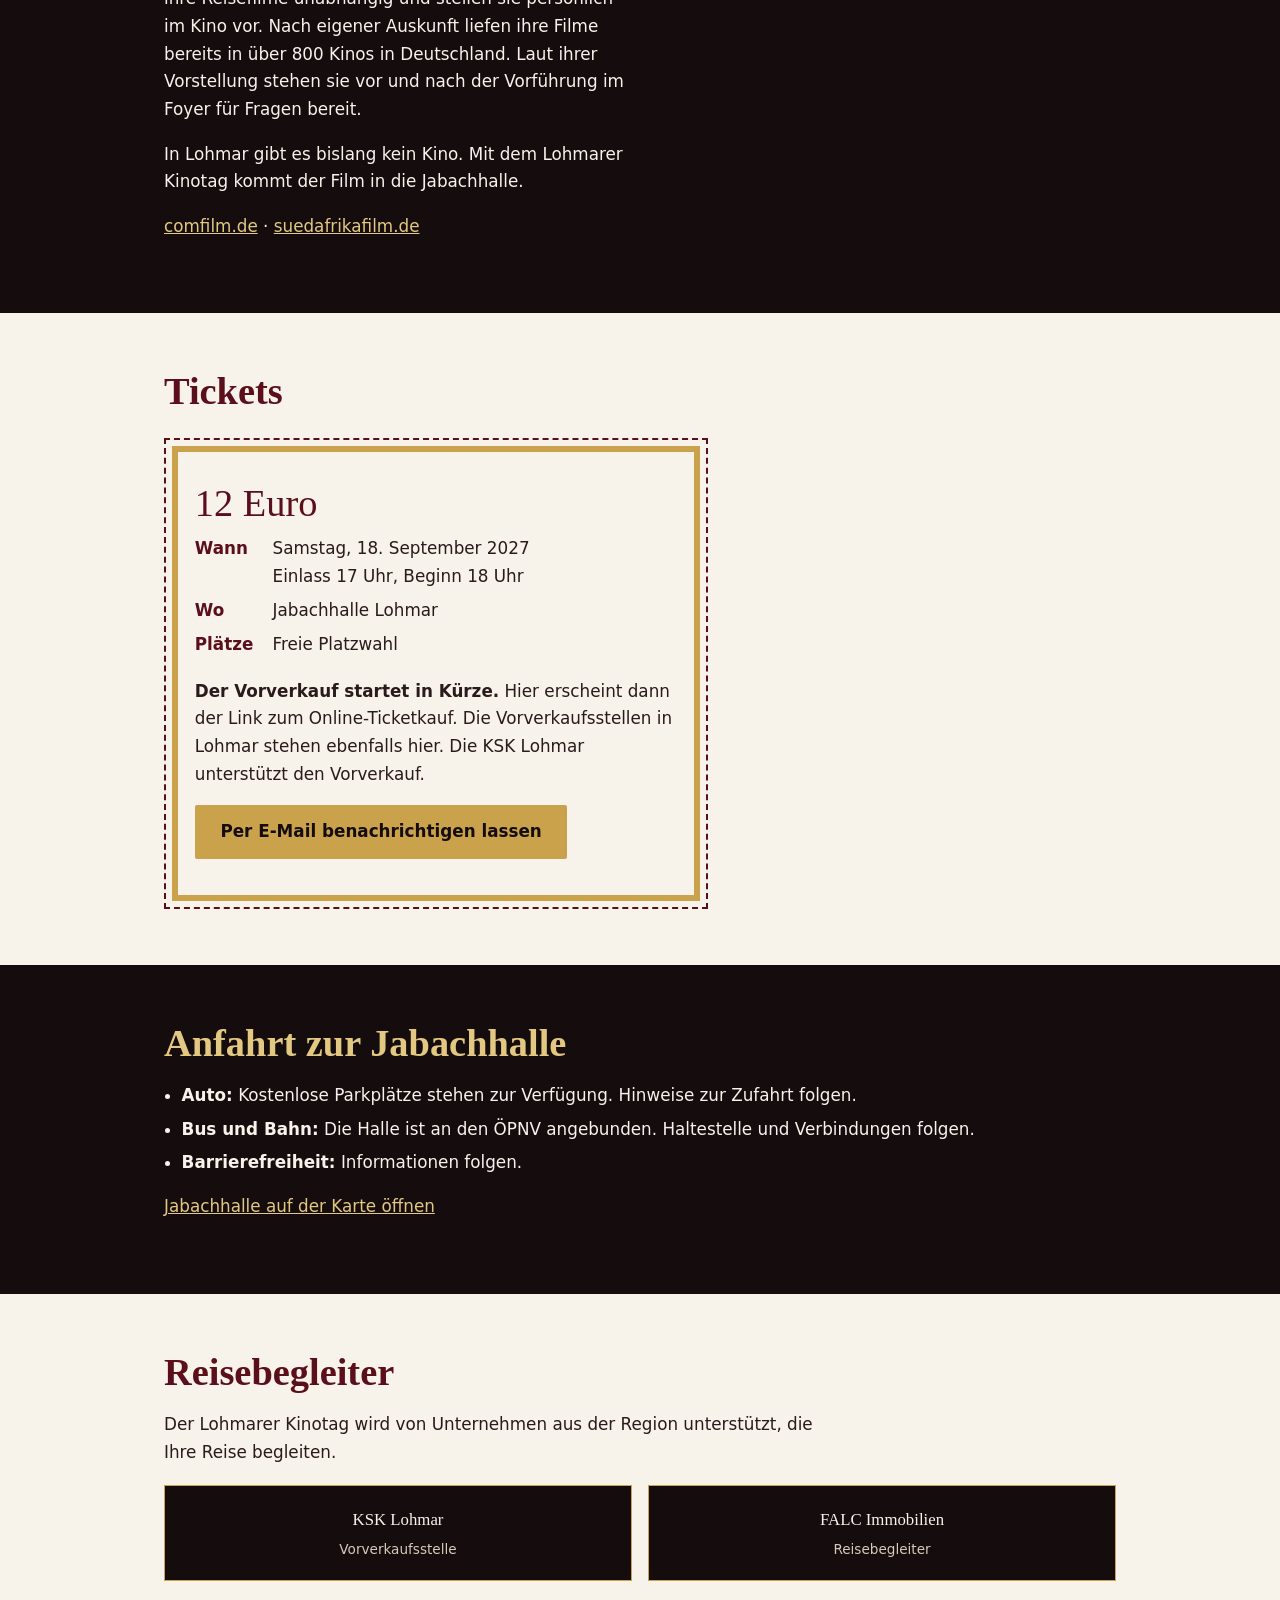
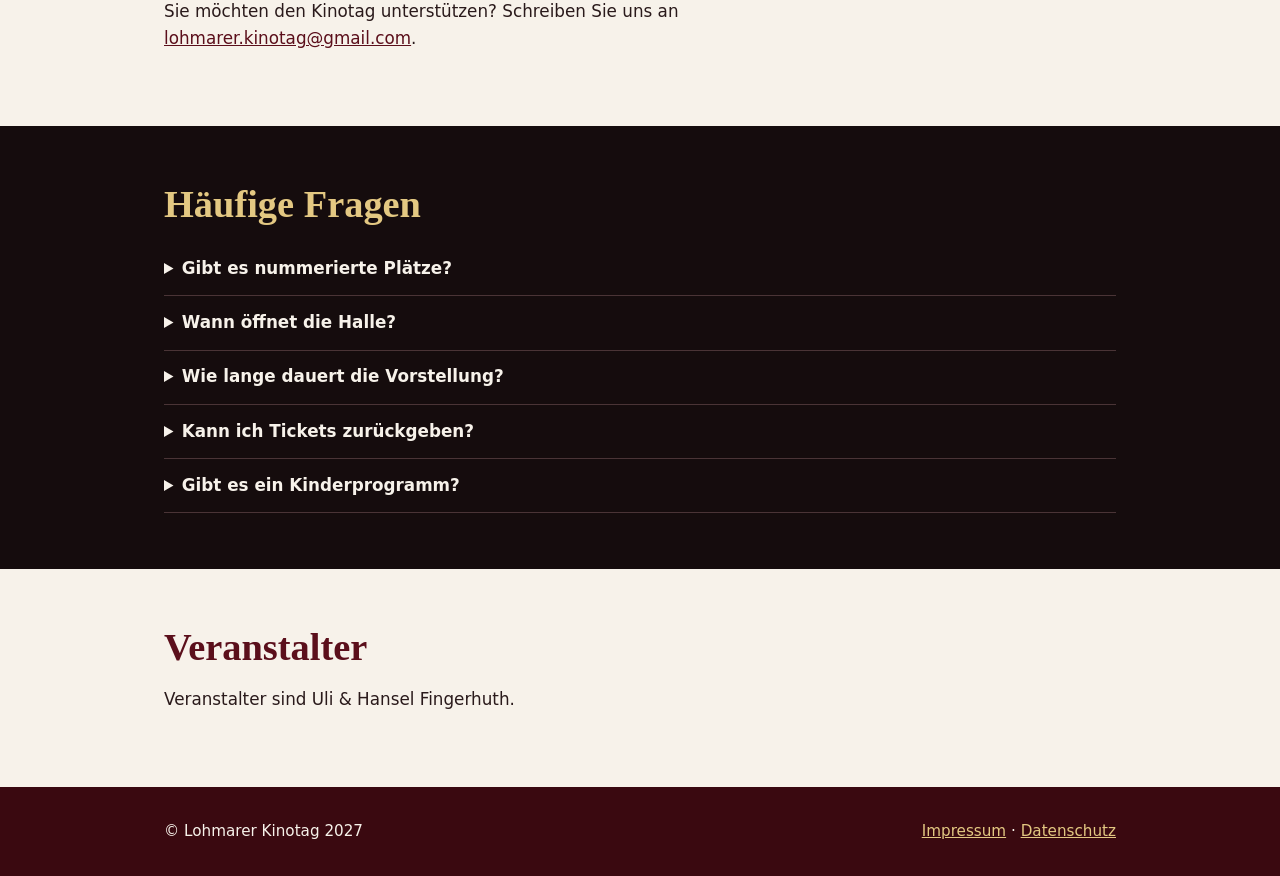
==== commit 48657dd9: "Add files via upload" ====
--- a/index.html
+++ b/index.html
@@ -49,11 +49,14 @@
 <img src="images/foto-giraffe.jpg" alt="Giraffe mit Jungtier" onerror="this.style.display='none'">
 </div></div></section>
 
-<section id="fernwehmacher" class="dunkel"><div class="wrap">
+<section id="fernwehmacher" class="dunkel"><div class="wrap zwei">
+<div>
 <h2>Die Fernwehmacher</h2>
 <p>Silke Schranz und Christian Wüstenberg produzieren ihre Reisefilme unabhängig und stellen sie persönlich im Kino vor. Nach eigener Auskunft liefen ihre Filme bereits in über 800 Kinos in Deutschland. Laut ihrer Vorstellung stehen sie vor und nach der Vorführung im Foyer für Fragen bereit.</p>
 <p>In Lohmar gibt es bislang kein Kino. Mit dem Lohmarer Kinotag kommt der Film in die Jabachhalle.</p>
 <p><a href="https://www.comfilm.de" rel="noopener">comfilm.de</a> · <a href="http://suedafrikafilm.de" rel="noopener">suedafrikafilm.de</a></p>
+</div>
+<img class="foto" src="images/fernwehmacher.jpg" alt="Silke Schranz und Christian Wüstenberg in Kapstadt, im Hintergrund der Tafelberg" width="1100" height="700" onerror="this.style.display='none'">
 </div></section>
 
 <section id="tickets"><div class="wrap">
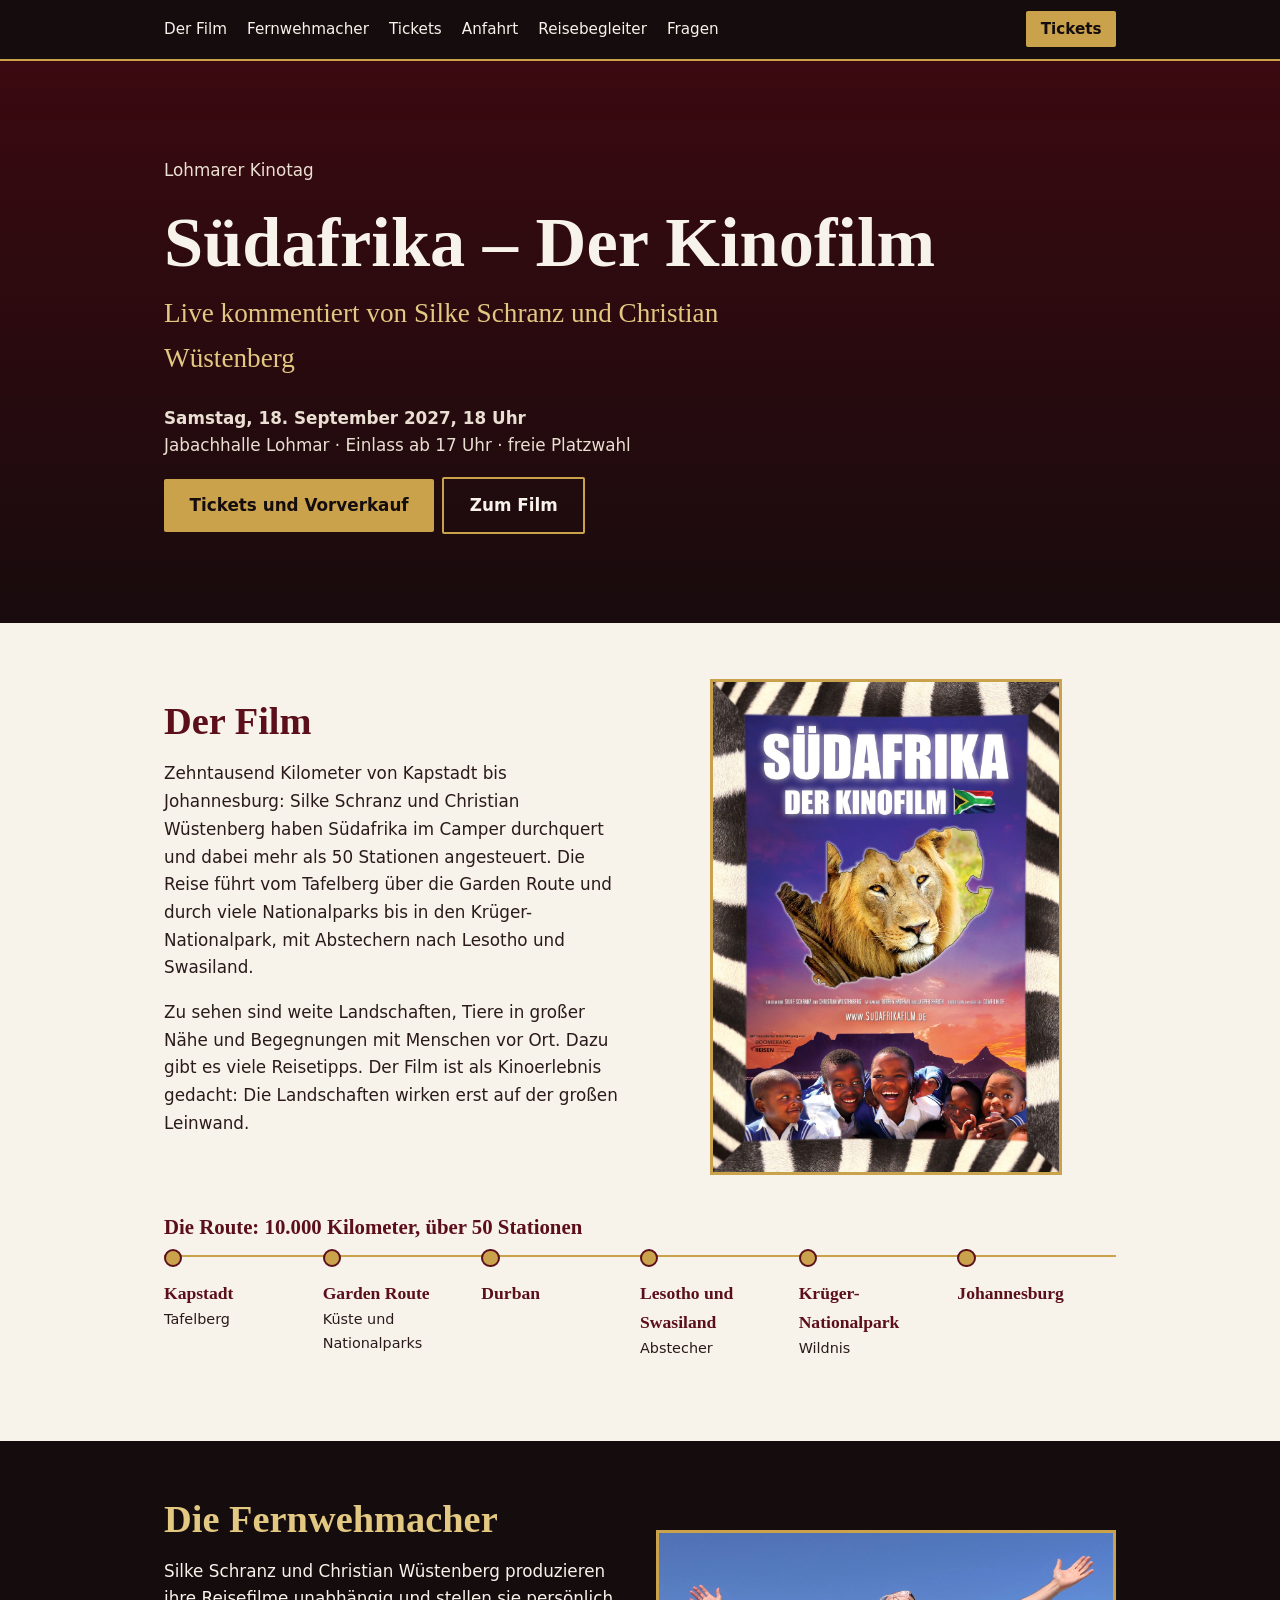
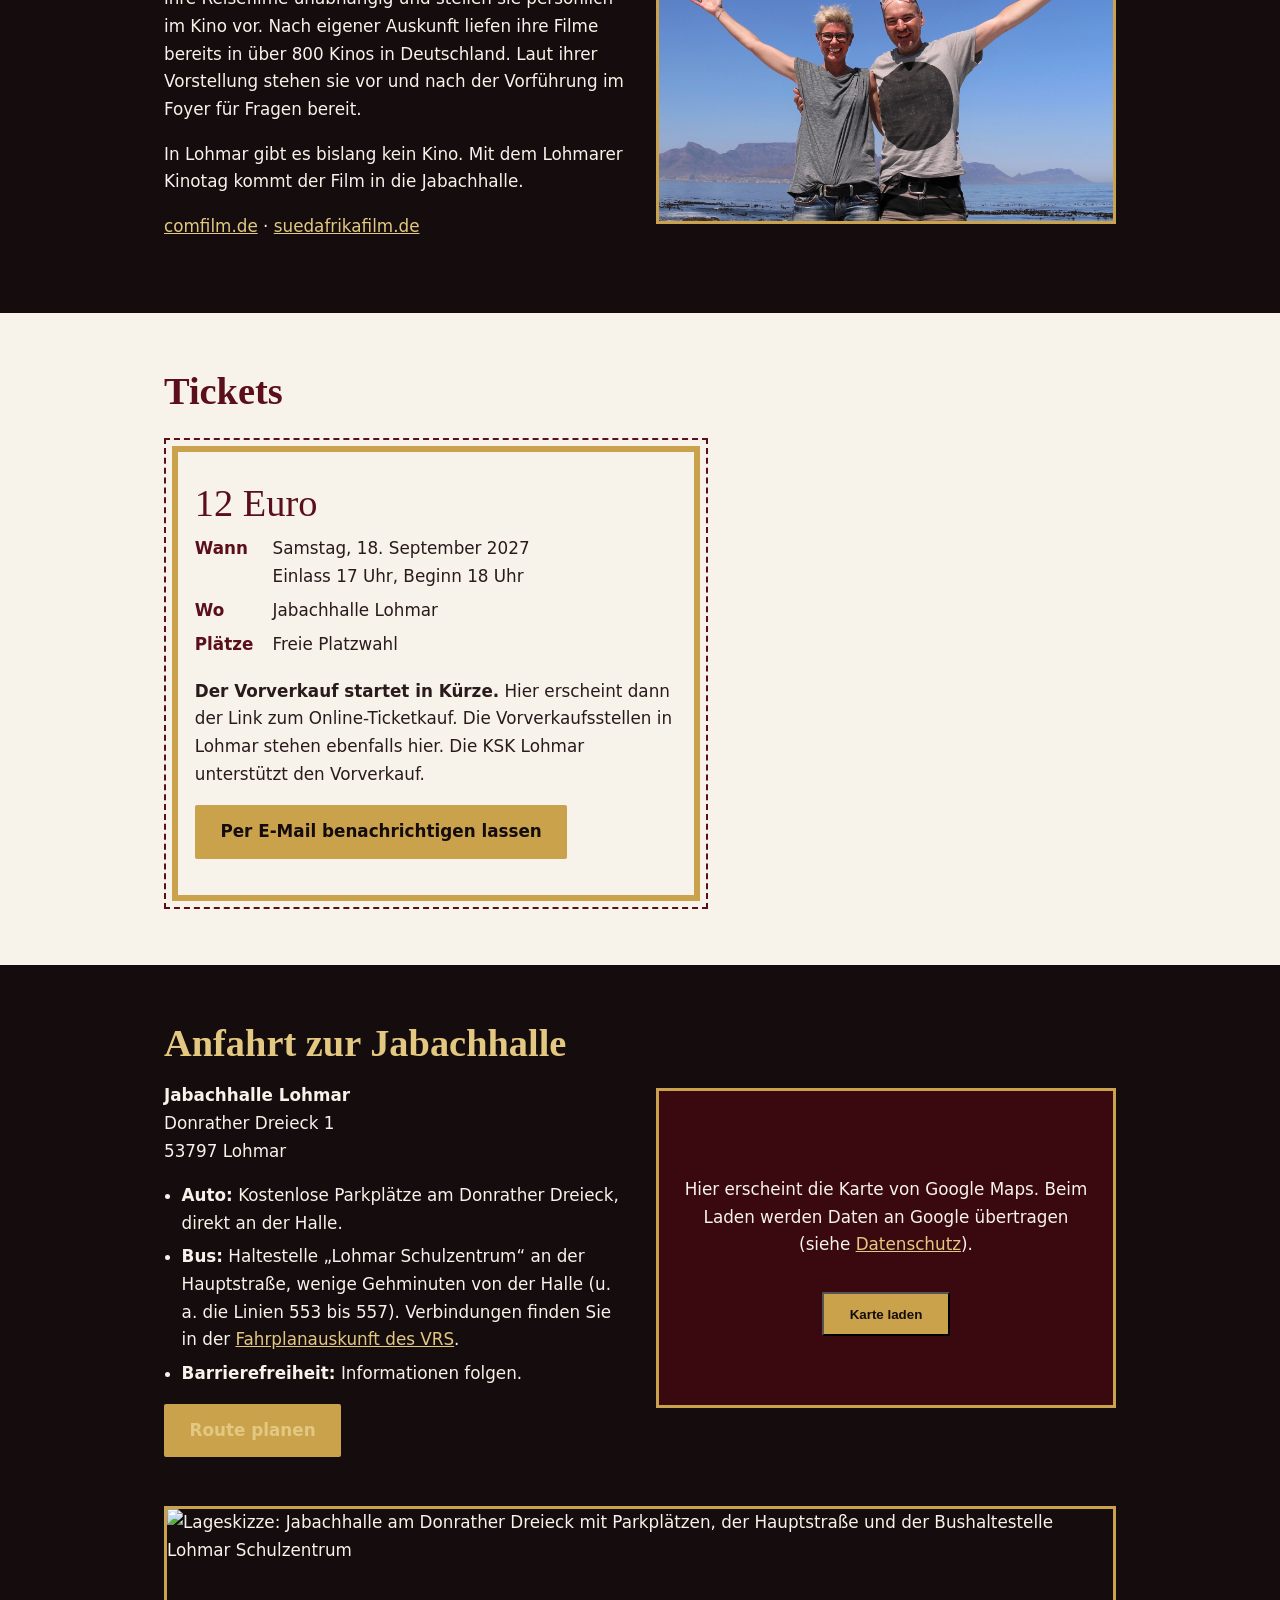
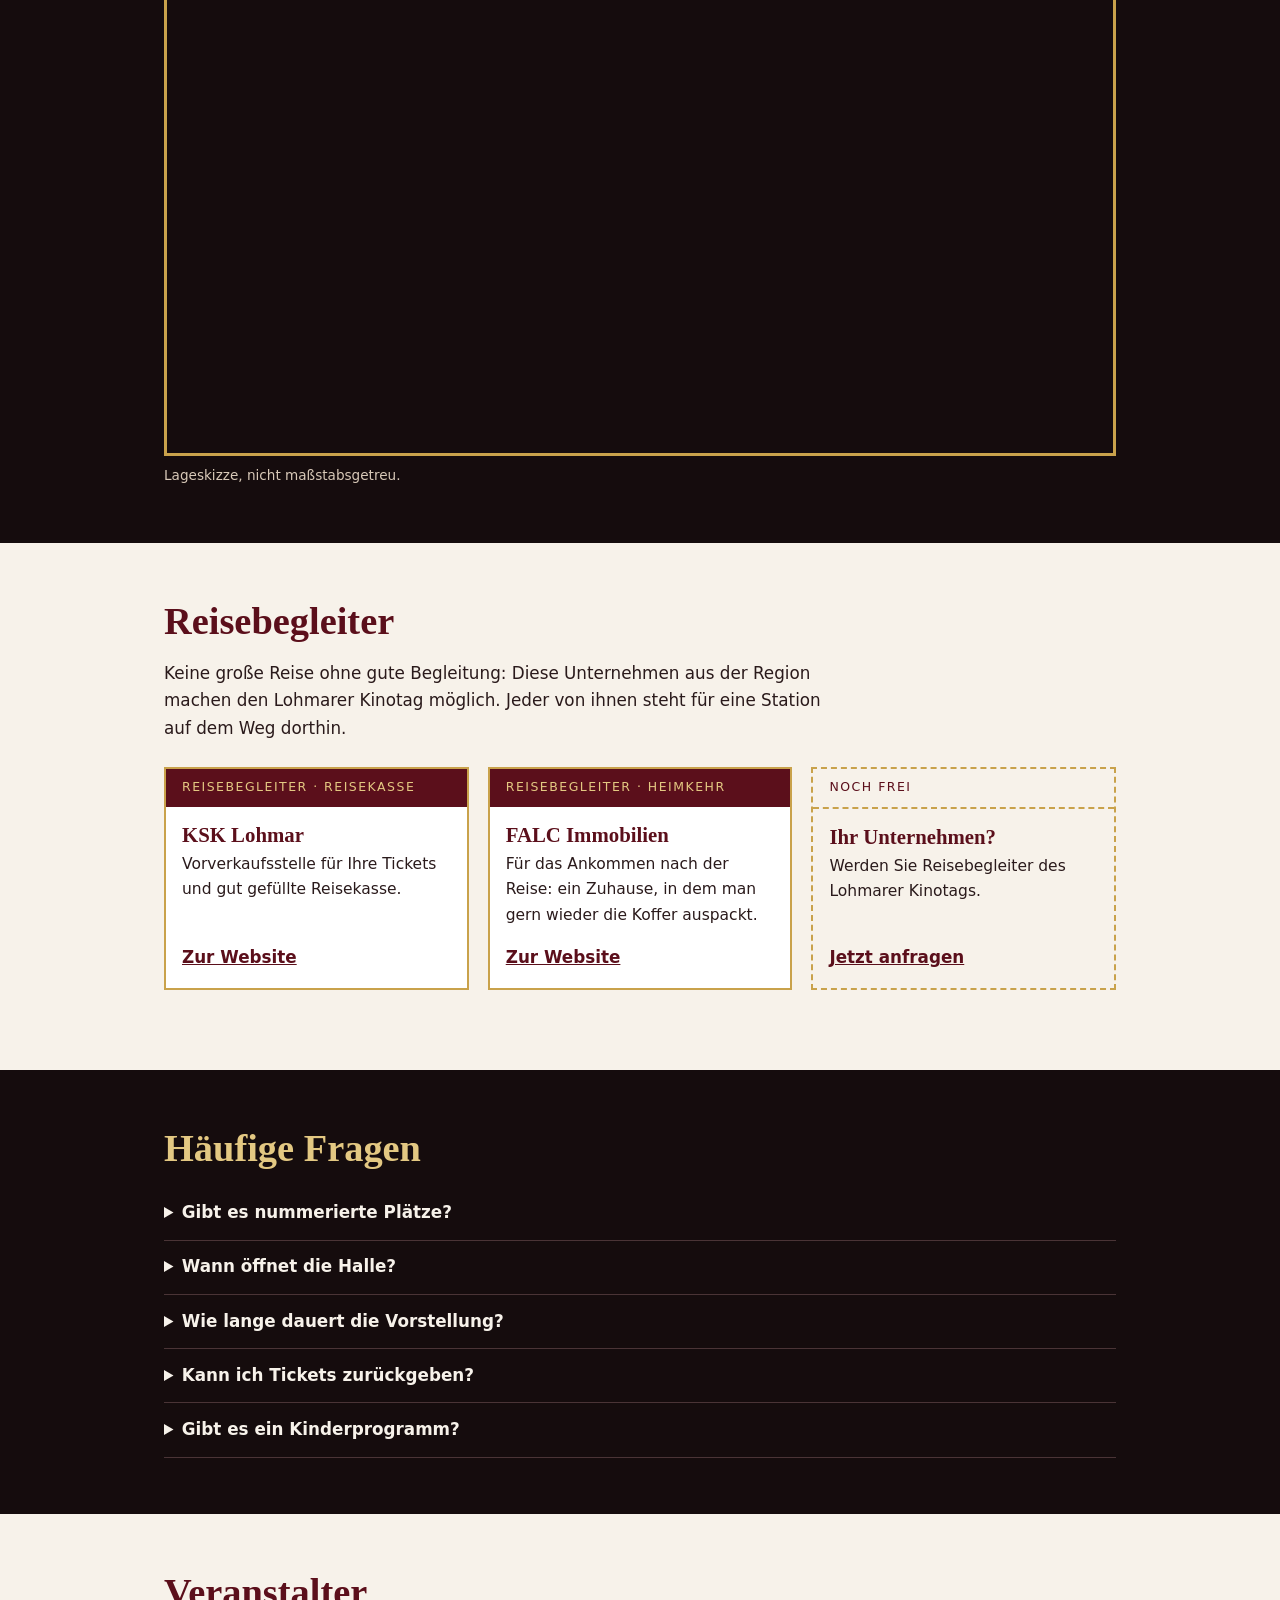
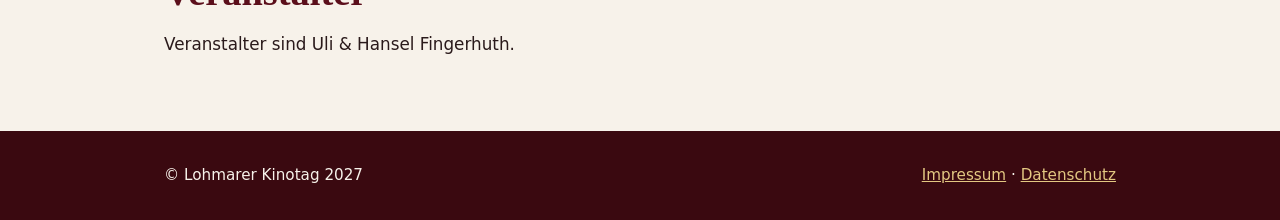
==== commit 31e4fe49: "Add files via upload" ====
--- a/index.html
+++ b/index.html
@@ -72,24 +72,44 @@
 <p><a class="btn" href="mailto:lohmarer.kinotag@gmail.com?subject=Vorverkauf%20Lohmarer%20Kinotag&amp;body=Bitte%20benachrichtigen%20Sie%20mich%20zum%20Start%20des%20Vorverkaufs.">Per E-Mail benachrichtigen lassen</a></p>
 </div></div></section>
 
-<section id="anfahrt" class="dunkel"><div class="wrap">
+<section id="anfahrt" class="dunkel"><div class="wrap zwei">
+<div>
 <h2>Anfahrt zur Jabachhalle</h2>
+<p><strong>Jabachhalle Lohmar</strong><br>Donrather Dreieck 1<br>53797 Lohmar</p>
 <ul class="liste">
-<li><strong>Auto:</strong> Kostenlose Parkplätze stehen zur Verfügung. Hinweise zur Zufahrt folgen.</li>
-<li><strong>Bus und Bahn:</strong> Die Halle ist an den ÖPNV angebunden. Haltestelle und Verbindungen folgen.</li>
+<li><strong>Auto:</strong> Kostenlose Parkplätze am Donrather Dreieck, direkt an der Halle.</li>
+<li><strong>Bus:</strong> Haltestelle „Lohmar Schulzentrum“ an der Hauptstraße, wenige Gehminuten von der Halle (u. a. die Linien 553 bis 557). Verbindungen finden Sie in der <a href="https://www.vrsinfo.de" rel="noopener">Fahrplanauskunft des VRS</a>.</li>
 <li><strong>Barrierefreiheit:</strong> Informationen folgen.</li>
 </ul>
-<p><a href="https://www.openstreetmap.org/search?query=Jabachhalle%20Lohmar" rel="noopener">Jabachhalle auf der Karte öffnen</a></p>
-</div></section>
+<p><a class="btn" href="https://www.google.com/maps/dir/?api=1&amp;destination=Donrather+Dreieck+1,+53797+Lohmar" rel="noopener">Route planen</a></p>
+</div>
+<div class="kartenbox">
+<p>Hier erscheint die Karte von Google Maps. Beim Laden werden Daten an Google übertragen (siehe <a href="datenschutz.html">Datenschutz</a>).</p>
+<button class="btn" type="button" data-karte>Karte laden</button>
+</div>
+</div>
+<div class="wrap"><figure class="skizze"><img src="images/anfahrt.svg" alt="Lageskizze: Jabachhalle am Donrather Dreieck mit Parkplätzen, der Hauptstraße und der Bushaltestelle Lohmar Schulzentrum" width="800" height="460"><figcaption>Lageskizze, nicht maßstabsgetreu.</figcaption></figure></div></section>
 
 <section id="reisebegleiter"><div class="wrap">
 <h2>Reisebegleiter</h2>
-<p>Der Lohmarer Kinotag wird von Unternehmen aus der Region unterstützt, die Ihre Reise begleiten.</p>
-<div class="sponsoren" style="color:var(--weiss)">
-<div class="sponsor" style="background:var(--schwarz)">KSK Lohmar<span>Vorverkaufsstelle</span></div>
-<div class="sponsor" style="background:var(--schwarz)">FALC Immobilien<span>Reisebegleiter</span></div>
+<p>Keine große Reise ohne gute Begleitung: Diese Unternehmen aus der Region machen den Lohmarer Kinotag möglich. Jeder von ihnen steht für eine Station auf dem Weg dorthin.</p>
+<div class="passliste">
+<article class="pass"><div class="pass-kopf">Reisebegleiter · Reisekasse</div>
+<div class="pass-logo"><img src="images/logo-ksk.png" alt="Logo KSK" onerror="this.parentNode.style.display='none'"></div>
+<h3>KSK Lohmar</h3><p>Vorverkaufsstelle für Ihre Tickets und gut gefüllte Reisekasse.</p>
+<a href="https://www.ksk-koeln.de" rel="noopener">Zur Website</a></article>
+<article class="pass"><div class="pass-kopf">Reisebegleiter · Heimkehr</div>
+<div class="pass-logo"><img src="images/logo-falc.png" alt="Logo FALC Immobilien" onerror="this.parentNode.style.display='none'"></div>
+<h3>FALC Immobilien</h3><p>Für das Ankommen nach der Reise: ein Zuhause, in dem man gern wieder die Koffer auspackt.</p>
+<a href="https://www.falcimmo.de" rel="noopener">Zur Website</a></article>
+<article class="pass pass-frei"><div class="pass-kopf">Noch frei</div>
+<h3>Ihr Unternehmen?</h3><p>Werden Sie Reisebegleiter des Lohmarer Kinotags.</p>
+<a href="mailto:lohmarer.kinotag@gmail.com?subject=Reisebegleiter%20Lohmarer%20Kinotag">Jetzt anfragen</a></article>
 </div>
-<p>Sie möchten den Kinotag unterstützen? Schreiben Sie uns an <a href="mailto:lohmarer.kinotag@gmail.com">lohmarer.kinotag@gmail.com</a>.</p>
+<!-- Vorlage für weitere Reisebegleiter (erst nach schriftlicher Zusage einfügen):
+<article class="pass"><div class="pass-kopf">Reisebegleiter · ROLLE</div>
+<div class="pass-logo"><img src="images/logo-NAME.png" alt="Logo NAME" onerror="this.parentNode.style.display='none'"></div>
+<h3>NAME</h3><p>KURZER SATZ</p><a href="https://WEBSITE" rel="noopener">Zur Website</a></article> -->
 </div></section>
 
 <section id="fragen" class="dunkel"><div class="wrap">
@@ -111,4 +131,7 @@
 <span>© Lohmarer Kinotag 2027</span>
 <span><a href="impressum.html">Impressum</a> · <a href="datenschutz.html">Datenschutz</a></span>
 </div></footer>
+<script>
+document.querySelectorAll('[data-karte]').forEach(function(b){b.addEventListener('click',function(){var box=b.closest('.kartenbox');var f=document.createElement('iframe');f.src='https://www.google.com/maps?q=Donrather+Dreieck+1,+53797+Lohmar&hl=de&z=16&output=embed';f.title='Karte: Jabachhalle Lohmar';f.loading='lazy';f.referrerPolicy='no-referrer-when-downgrade';box.textContent='';box.appendChild(f);});});
+</script>
 </body></html>
--- a/style.css
+++ b/style.css
@@ -48,3 +48,17 @@
 .route li:last-child{border-left-color:transparent}
 .route span{display:block;font-family:var(--sans);font-weight:400;font-size:.9rem;color:var(--text)}
 @media(min-width:760px){.route{grid-template-columns:repeat(6,1fr)}.route li{border-left:0;border-top:2px solid var(--gold);margin:0;padding:1.4rem .6rem 0 0}.route li::before{left:0;top:-.5rem}.route li:last-child{border-top-color:var(--gold)}}
+.kartenbox{border:3px solid var(--gold);background:var(--rot-tief);min-height:20rem;display:flex;flex-direction:column;align-items:center;justify-content:center;text-align:center;padding:1.5rem;gap:1rem}
+.kartenbox iframe{border:0;width:100%;height:100%;min-height:20rem;display:block}
+.kartenbox:has(iframe){padding:0;display:block}
+.passliste{display:grid;gap:1.2rem;grid-template-columns:repeat(auto-fit,minmax(15rem,1fr));margin:1.5rem 0}
+.pass{background:#fff;border:2px solid var(--gold);display:flex;flex-direction:column}
+.pass-kopf{background:var(--rot);color:var(--gold-hell);font-size:.78rem;letter-spacing:.12em;text-transform:uppercase;padding:.55rem 1rem}
+.pass-logo{height:6rem;display:flex;align-items:center;justify-content:center;padding:1rem;border-bottom:2px dashed #d9c9aa}
+.pass-logo img{max-height:100%;max-width:100%;object-fit:contain}
+.pass h3{font-size:1.3rem;margin:1rem 1rem .3rem;color:var(--rot)}
+.pass p{margin:0 1rem 1rem;font-size:.97rem}
+.pass a{margin:auto 1rem 1rem;font-weight:700}
+.pass-frei{background:transparent;border-style:dashed}
+.pass-frei .pass-kopf{background:transparent;color:var(--rot);border-bottom:2px dashed var(--gold)}
+.skizze{margin:2rem 0 0}.skizze img{width:100%;height:auto;border:3px solid var(--gold)}.skizze figcaption{font-size:.85rem;color:#d8c9b8;margin-top:.5rem}
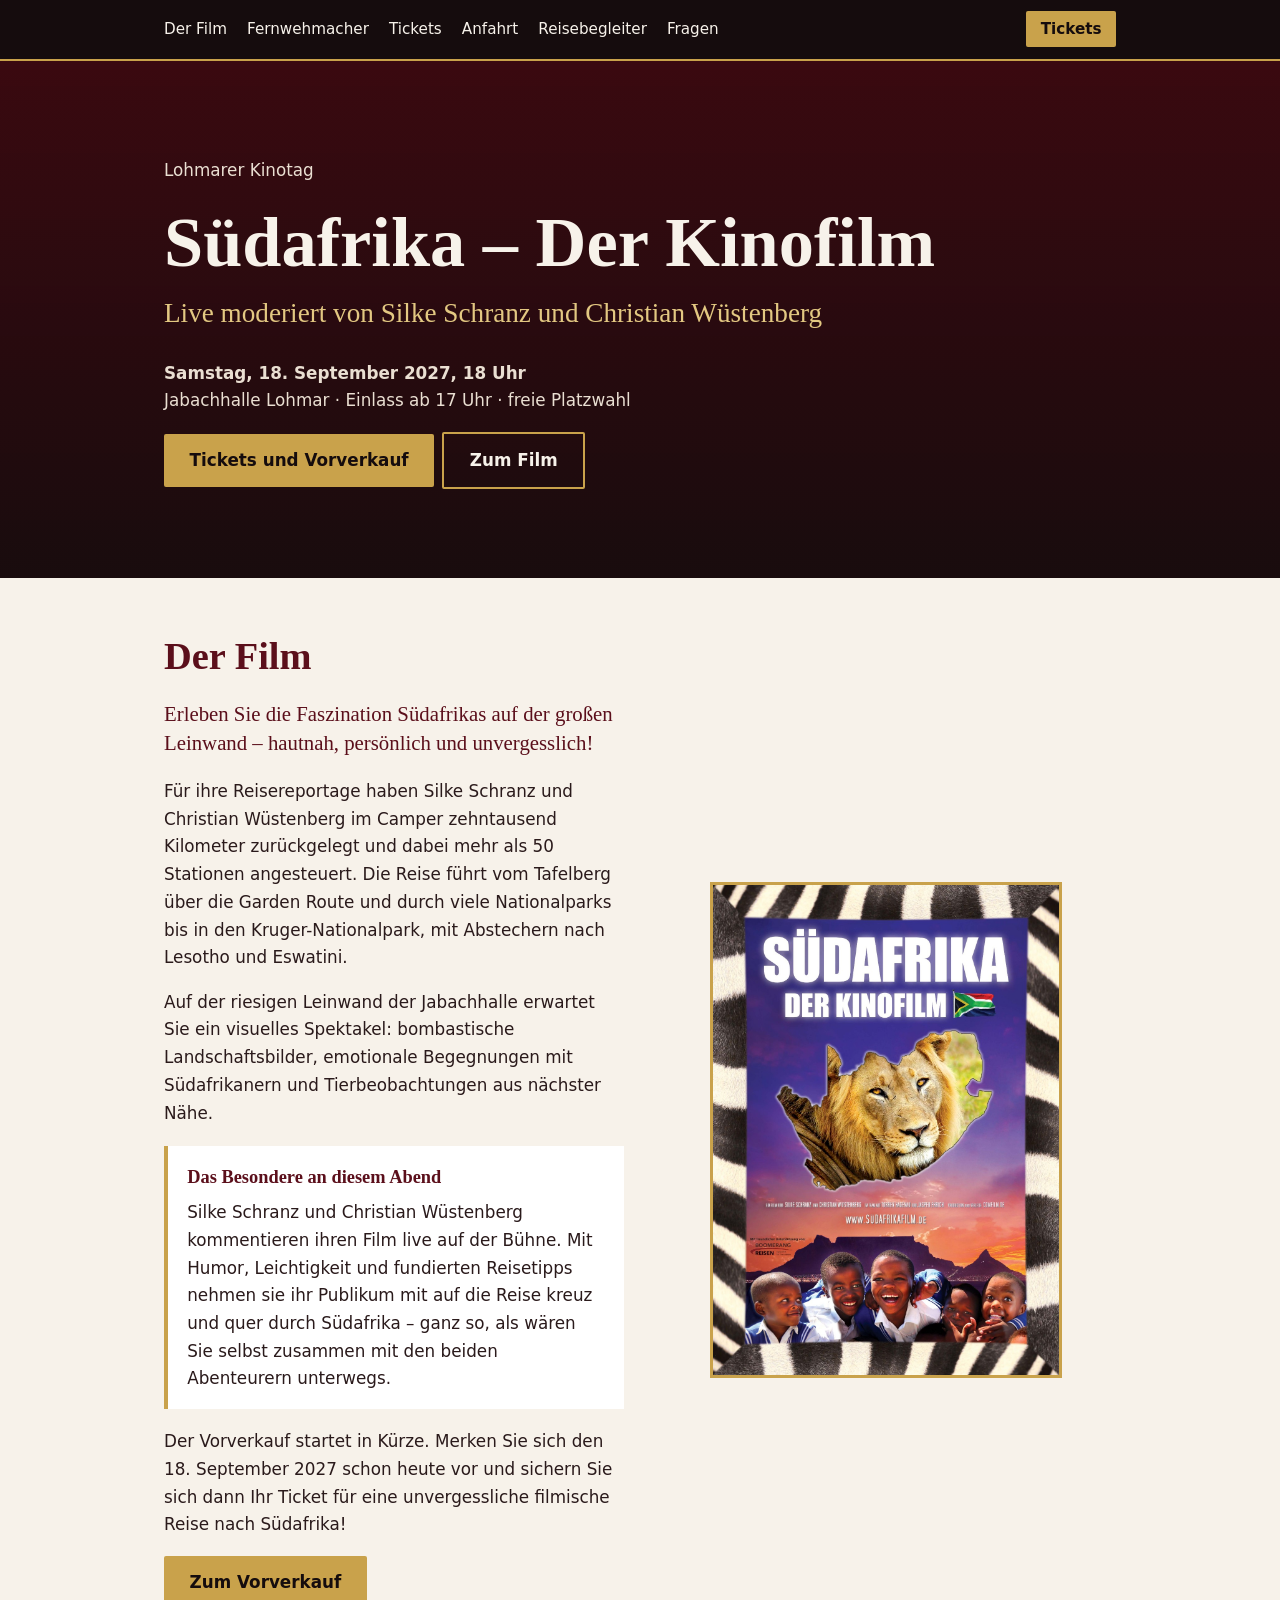
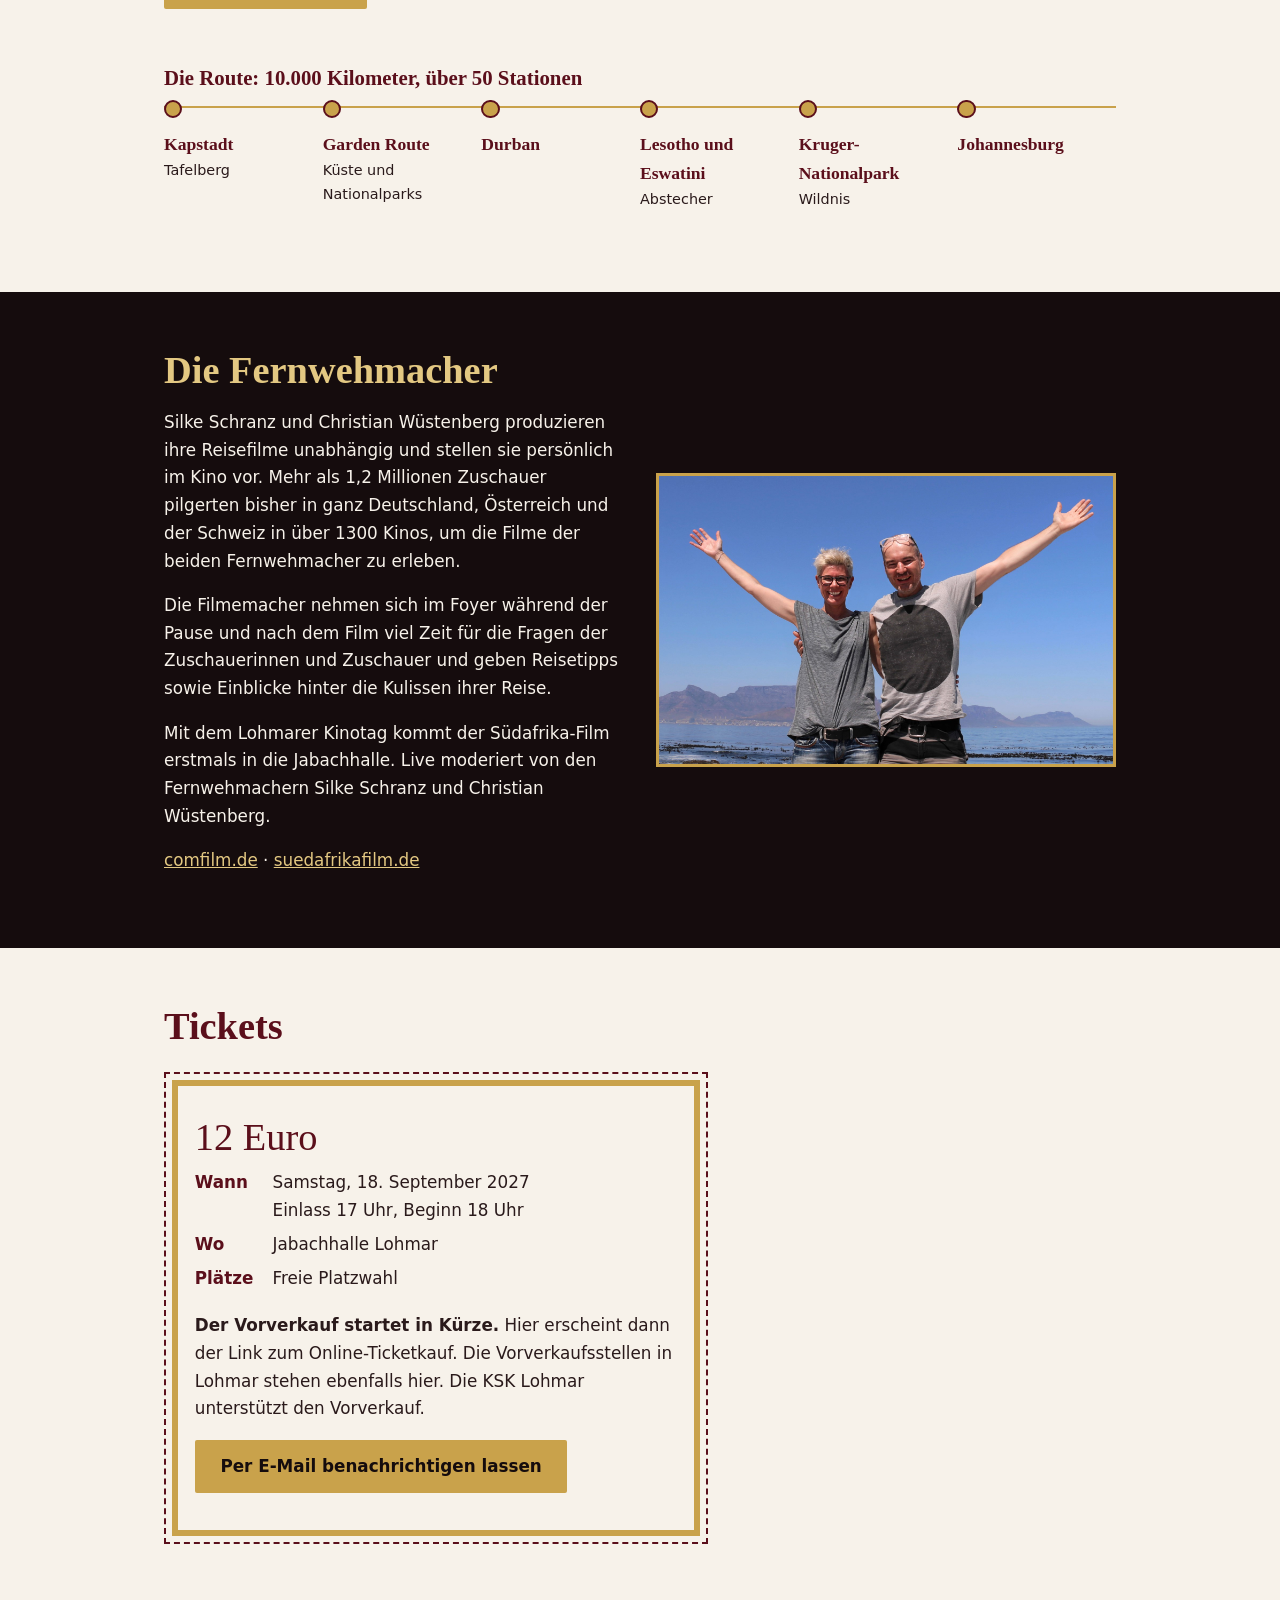
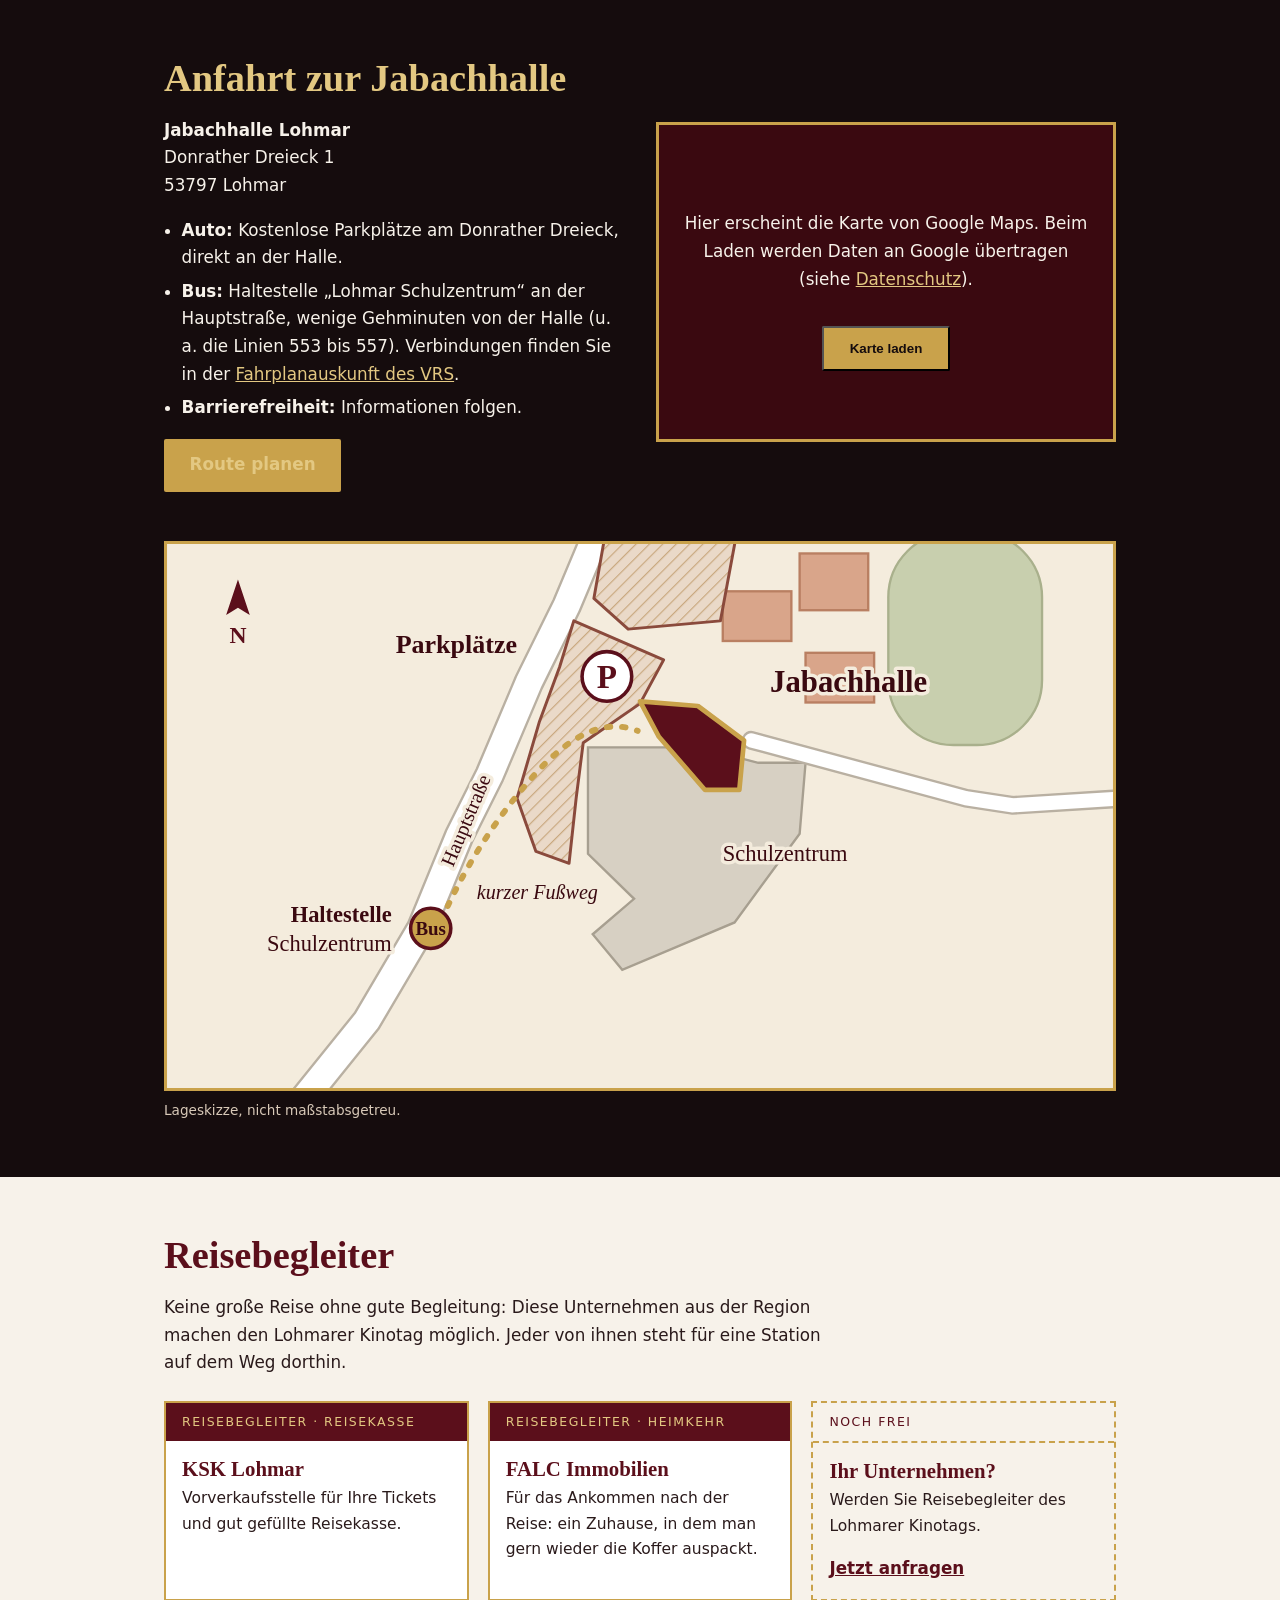
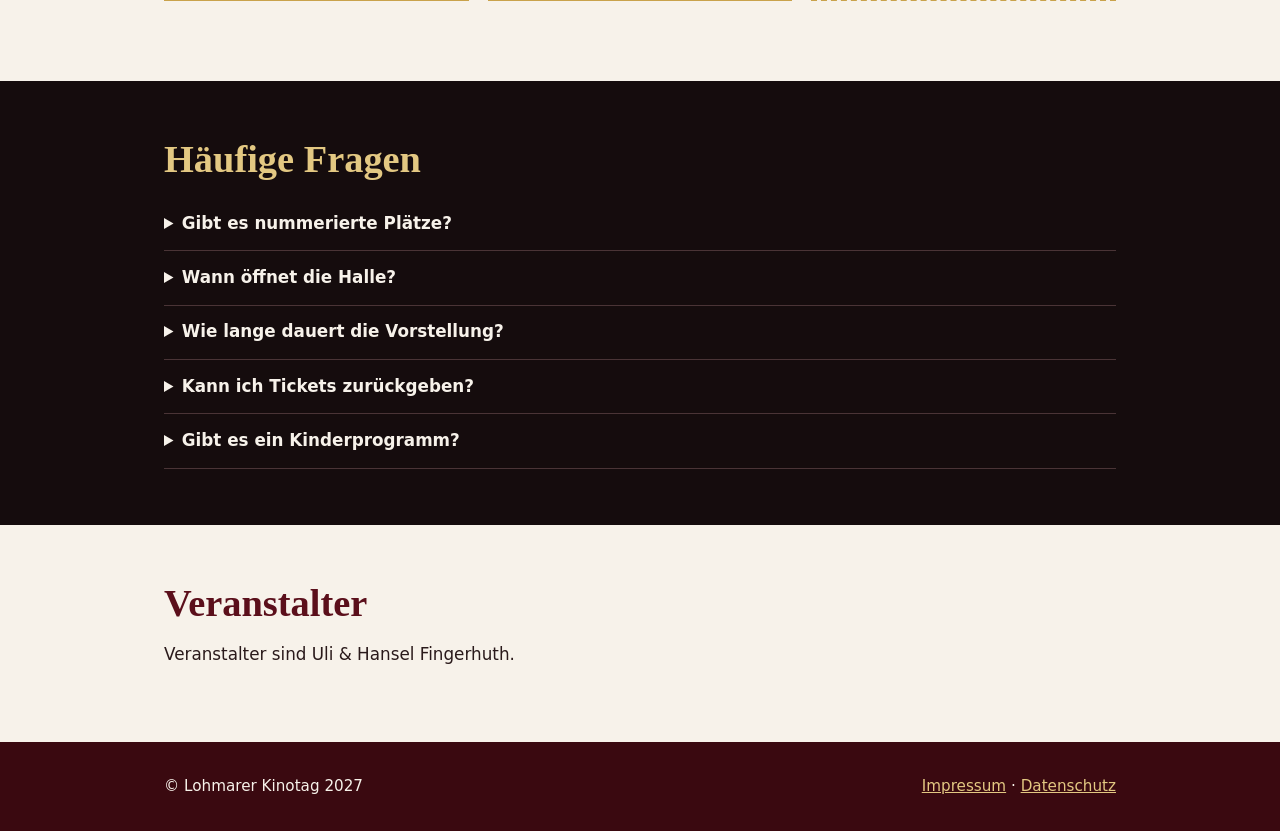
==== commit 852fab28: "Add files via upload" ====
--- a/index.html
+++ b/index.html
@@ -4,9 +4,9 @@
 <meta charset="utf-8">
 <meta name="viewport" content="width=device-width, initial-scale=1">
 <title>Lohmarer Kinotag – Südafrika, der Kinofilm | 18. September 2027</title>
-<meta name="description" content="Südafrika – Der Kinofilm, live kommentiert von den Fernwehmachern. Samstag, 18. September 2027, 18 Uhr, Jabachhalle Lohmar.">
+<meta name="description" content="Südafrika – Der Kinofilm, live moderiert von den Fernwehmachern. Samstag, 18. September 2027, 18 Uhr, Jabachhalle Lohmar.">
 <meta property="og:title" content="Lohmarer Kinotag – Südafrika, der Kinofilm">
-<meta property="og:description" content="Live kommentiert von den Fernwehmachern. 18. September 2027, 18 Uhr, Jabachhalle Lohmar.">
+<meta property="og:description" content="Live moderiert von den Fernwehmachern. 18. September 2027, 18 Uhr, Jabachhalle Lohmar.">
 <meta property="og:image" content="https://lohmarer-kinotag.de/images/hero.jpg">
 <meta property="og:type" content="website">
 <meta property="og:url" content="https://lohmarer-kinotag.de/">
@@ -21,7 +21,7 @@
 <header class="hero"><div class="wrap">
 <p>Lohmarer Kinotag</p>
 <h1>Südafrika – Der Kinofilm</h1>
-<p class="sub">Live kommentiert von Silke Schranz und Christian Wüstenberg</p>
+<p class="sub">Live moderiert von Silke Schranz und Christian Wüstenberg</p>
 <p><strong>Samstag, 18. September 2027, 18 Uhr</strong><br>Jabachhalle Lohmar · Einlass ab 17 Uhr · freie Platzwahl</p>
 <p><a class="btn" href="#tickets">Tickets und Vorverkauf</a><a class="btn zweit" href="#film">Zum Film</a></p>
 </div></header>
@@ -29,8 +29,13 @@
 <section id="film"><div class="wrap zwei">
 <div>
 <h2>Der Film</h2>
-<p>Zehntausend Kilometer von Kapstadt bis Johannesburg: Silke Schranz und Christian Wüstenberg haben Südafrika im Camper durchquert und dabei mehr als 50 Stationen angesteuert. Die Reise führt vom Tafelberg über die Garden Route und durch viele Nationalparks bis in den Krüger-Nationalpark, mit Abstechern nach Lesotho und Swasiland.</p>
-<p>Zu sehen sind weite Landschaften, Tiere in großer Nähe und Begegnungen mit Menschen vor Ort. Dazu gibt es viele Reisetipps. Der Film ist als Kinoerlebnis gedacht: Die Landschaften wirken erst auf der großen Leinwand.</p>
+<p class="lead">Erleben Sie die Faszination Südafrikas auf der großen Leinwand – hautnah, persönlich und unvergesslich!</p>
+<p>Für ihre Reisereportage haben Silke Schranz und Christian Wüstenberg im Camper zehntausend Kilometer zurückgelegt und dabei mehr als 50 Stationen angesteuert. Die Reise führt vom Tafelberg über die Garden Route und durch viele Nationalparks bis in den Kruger-Nationalpark, mit Abstechern nach Lesotho und Eswatini.</p>
+<p>Auf der riesigen Leinwand der Jabachhalle erwartet Sie ein visuelles Spektakel: bombastische Landschaftsbilder, emotionale Begegnungen mit Südafrikanern und Tierbeobachtungen aus nächster Nähe.</p>
+<div class="live"><strong>Das Besondere an diesem Abend</strong>
+<p>Silke Schranz und Christian Wüstenberg kommentieren ihren Film live auf der Bühne. Mit Humor, Leichtigkeit und fundierten Reisetipps nehmen sie ihr Publikum mit auf die Reise kreuz und quer durch Südafrika – ganz so, als wären Sie selbst zusammen mit den beiden Abenteurern unterwegs.</p></div>
+<p>Der Vorverkauf startet in Kürze. Merken Sie sich den 18. September 2027 schon heute vor und sichern Sie sich dann Ihr Ticket für eine unvergessliche filmische Reise nach Südafrika!</p>
+<p><a class="btn" href="#tickets">Zum Vorverkauf</a></p>
 </div>
 <img class="foto plakat" src="images/plakat.jpg" alt="Kinoplakat: Südafrika – Der Kinofilm mit Löwe in der Landkarte Südafrikas" onerror="this.style.display='none'">
 </div>
@@ -39,8 +44,8 @@
 <li>Kapstadt<span>Tafelberg</span></li>
 <li>Garden Route<span>Küste und Nationalparks</span></li>
 <li>Durban</li>
-<li>Lesotho und Swasiland<span>Abstecher</span></li>
-<li>Krüger-Nationalpark<span>Wildnis</span></li>
+<li>Lesotho und Eswatini<span>Abstecher</span></li>
+<li>Kruger-Nationalpark<span>Wildnis</span></li>
 <li>Johannesburg</li>
 </ol></div>
 <div class="wrap"><div class="fotos">
@@ -52,8 +57,9 @@
 <section id="fernwehmacher" class="dunkel"><div class="wrap zwei">
 <div>
 <h2>Die Fernwehmacher</h2>
-<p>Silke Schranz und Christian Wüstenberg produzieren ihre Reisefilme unabhängig und stellen sie persönlich im Kino vor. Nach eigener Auskunft liefen ihre Filme bereits in über 800 Kinos in Deutschland. Laut ihrer Vorstellung stehen sie vor und nach der Vorführung im Foyer für Fragen bereit.</p>
-<p>In Lohmar gibt es bislang kein Kino. Mit dem Lohmarer Kinotag kommt der Film in die Jabachhalle.</p>
+<p>Silke Schranz und Christian Wüstenberg produzieren ihre Reisefilme unabhängig und stellen sie persönlich im Kino vor. Mehr als 1,2 Millionen Zuschauer pilgerten bisher in ganz Deutschland, Österreich und der Schweiz in über 1300 Kinos, um die Filme der beiden Fernwehmacher zu erleben.</p>
+<p>Die Filmemacher nehmen sich im Foyer während der Pause und nach dem Film viel Zeit für die Fragen der Zuschauerinnen und Zuschauer und geben Reisetipps sowie Einblicke hinter die Kulissen ihrer Reise.</p>
+<p>Mit dem Lohmarer Kinotag kommt der Südafrika-Film erstmals in die Jabachhalle. Live moderiert von den Fernwehmachern Silke Schranz und Christian Wüstenberg.</p>
 <p><a href="https://www.comfilm.de" rel="noopener">comfilm.de</a> · <a href="http://suedafrikafilm.de" rel="noopener">suedafrikafilm.de</a></p>
 </div>
 <img class="foto" src="images/fernwehmacher.jpg" alt="Silke Schranz und Christian Wüstenberg in Kapstadt, im Hintergrund der Tafelberg" width="1100" height="700" onerror="this.style.display='none'">
@@ -97,11 +103,11 @@
 <article class="pass"><div class="pass-kopf">Reisebegleiter · Reisekasse</div>
 <div class="pass-logo"><img src="images/logo-ksk.png" alt="Logo KSK" onerror="this.parentNode.style.display='none'"></div>
 <h3>KSK Lohmar</h3><p>Vorverkaufsstelle für Ihre Tickets und gut gefüllte Reisekasse.</p>
-<a href="https://www.ksk-koeln.de" rel="noopener">Zur Website</a></article>
+</article>
 <article class="pass"><div class="pass-kopf">Reisebegleiter · Heimkehr</div>
 <div class="pass-logo"><img src="images/logo-falc.png" alt="Logo FALC Immobilien" onerror="this.parentNode.style.display='none'"></div>
 <h3>FALC Immobilien</h3><p>Für das Ankommen nach der Reise: ein Zuhause, in dem man gern wieder die Koffer auspackt.</p>
-<a href="https://www.falcimmo.de" rel="noopener">Zur Website</a></article>
+</article>
 <article class="pass pass-frei"><div class="pass-kopf">Noch frei</div>
 <h3>Ihr Unternehmen?</h3><p>Werden Sie Reisebegleiter des Lohmarer Kinotags.</p>
 <a href="mailto:lohmarer.kinotag@gmail.com?subject=Reisebegleiter%20Lohmarer%20Kinotag">Jetzt anfragen</a></article>
--- a/style.css
+++ b/style.css
@@ -62,3 +62,4 @@
 .pass-frei{background:transparent;border-style:dashed}
 .pass-frei .pass-kopf{background:transparent;color:var(--rot);border-bottom:2px dashed var(--gold)}
 .skizze{margin:2rem 0 0}.skizze img{width:100%;height:auto;border:3px solid var(--gold)}.skizze figcaption{font-size:.85rem;color:#d8c9b8;margin-top:.5rem}
+.lead{font-family:var(--serif);font-size:1.3rem;color:var(--rot);line-height:1.4}.live{border-left:4px solid var(--gold);background:#fff;padding:1rem 1.2rem;margin:1.2rem 0;max-width:42rem}.live strong{font-family:var(--serif);color:var(--rot);font-size:1.15rem}.live p{margin:.4rem 0 0}
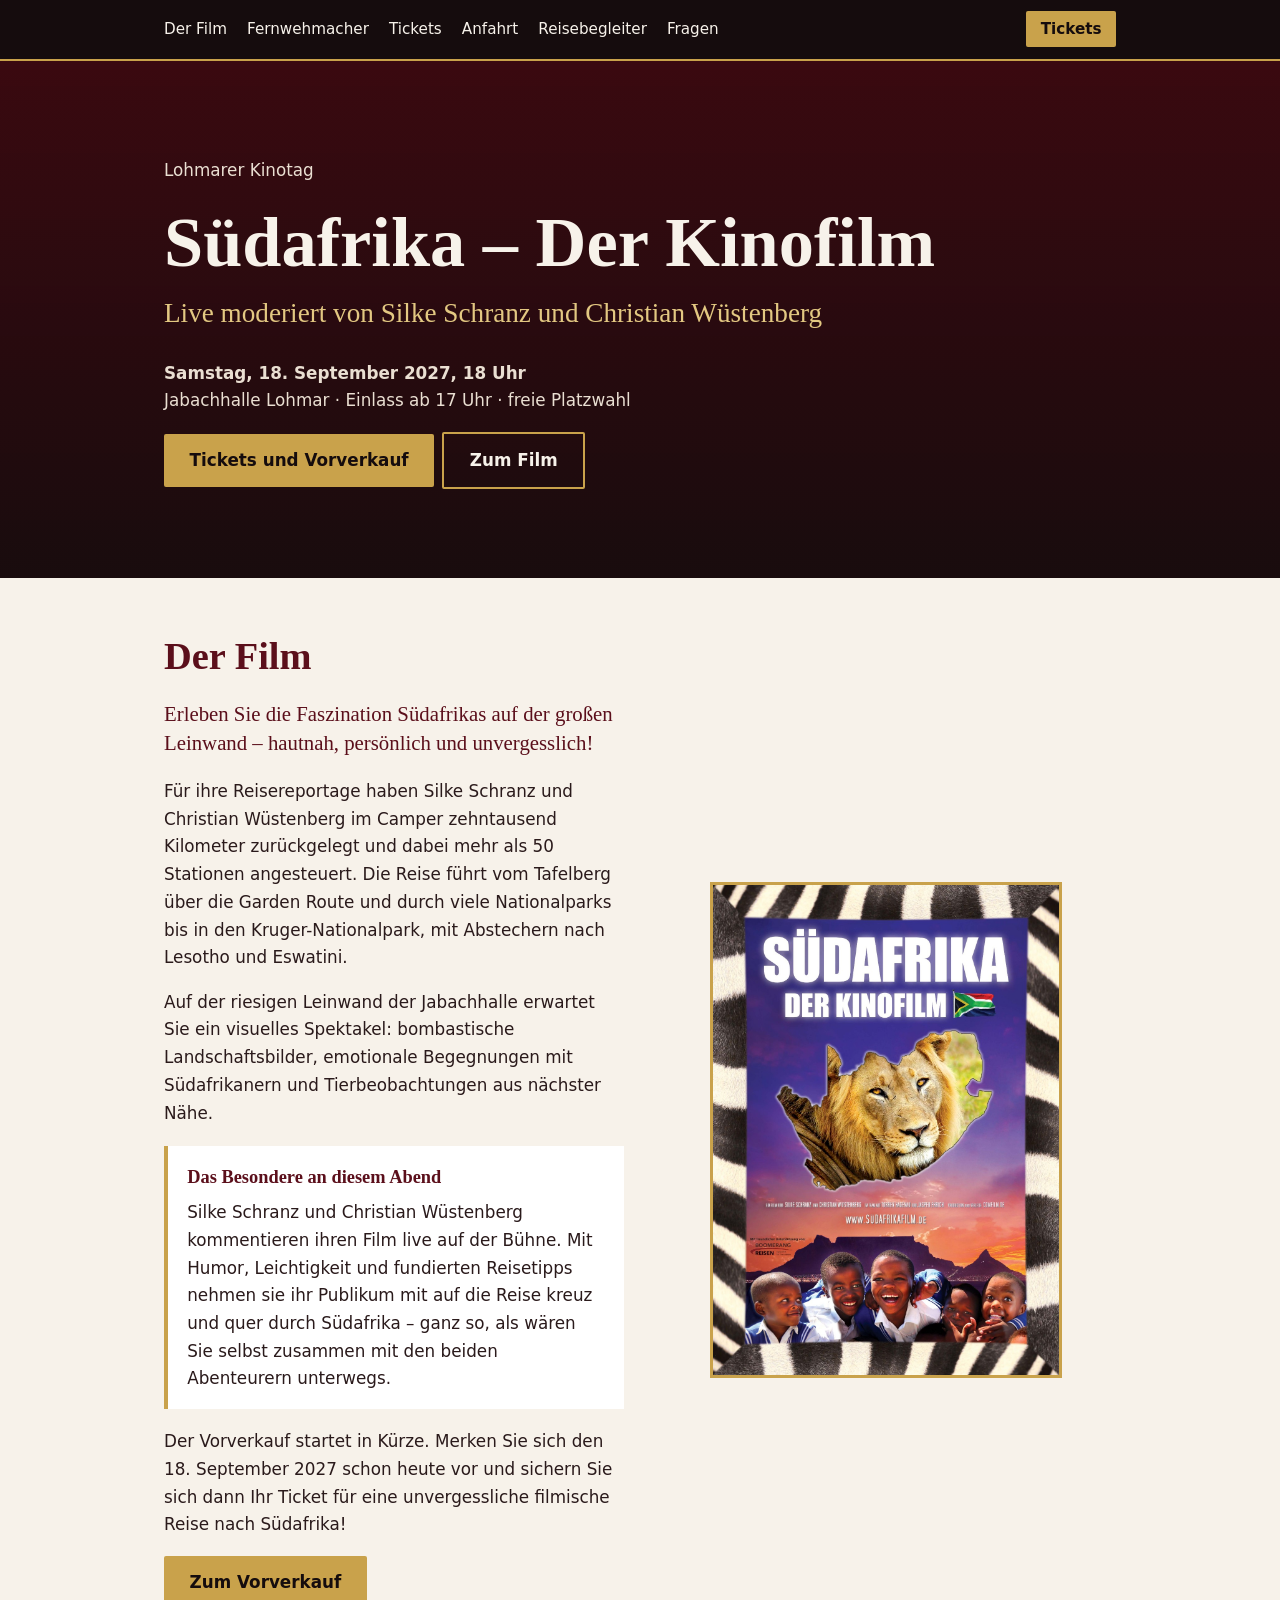
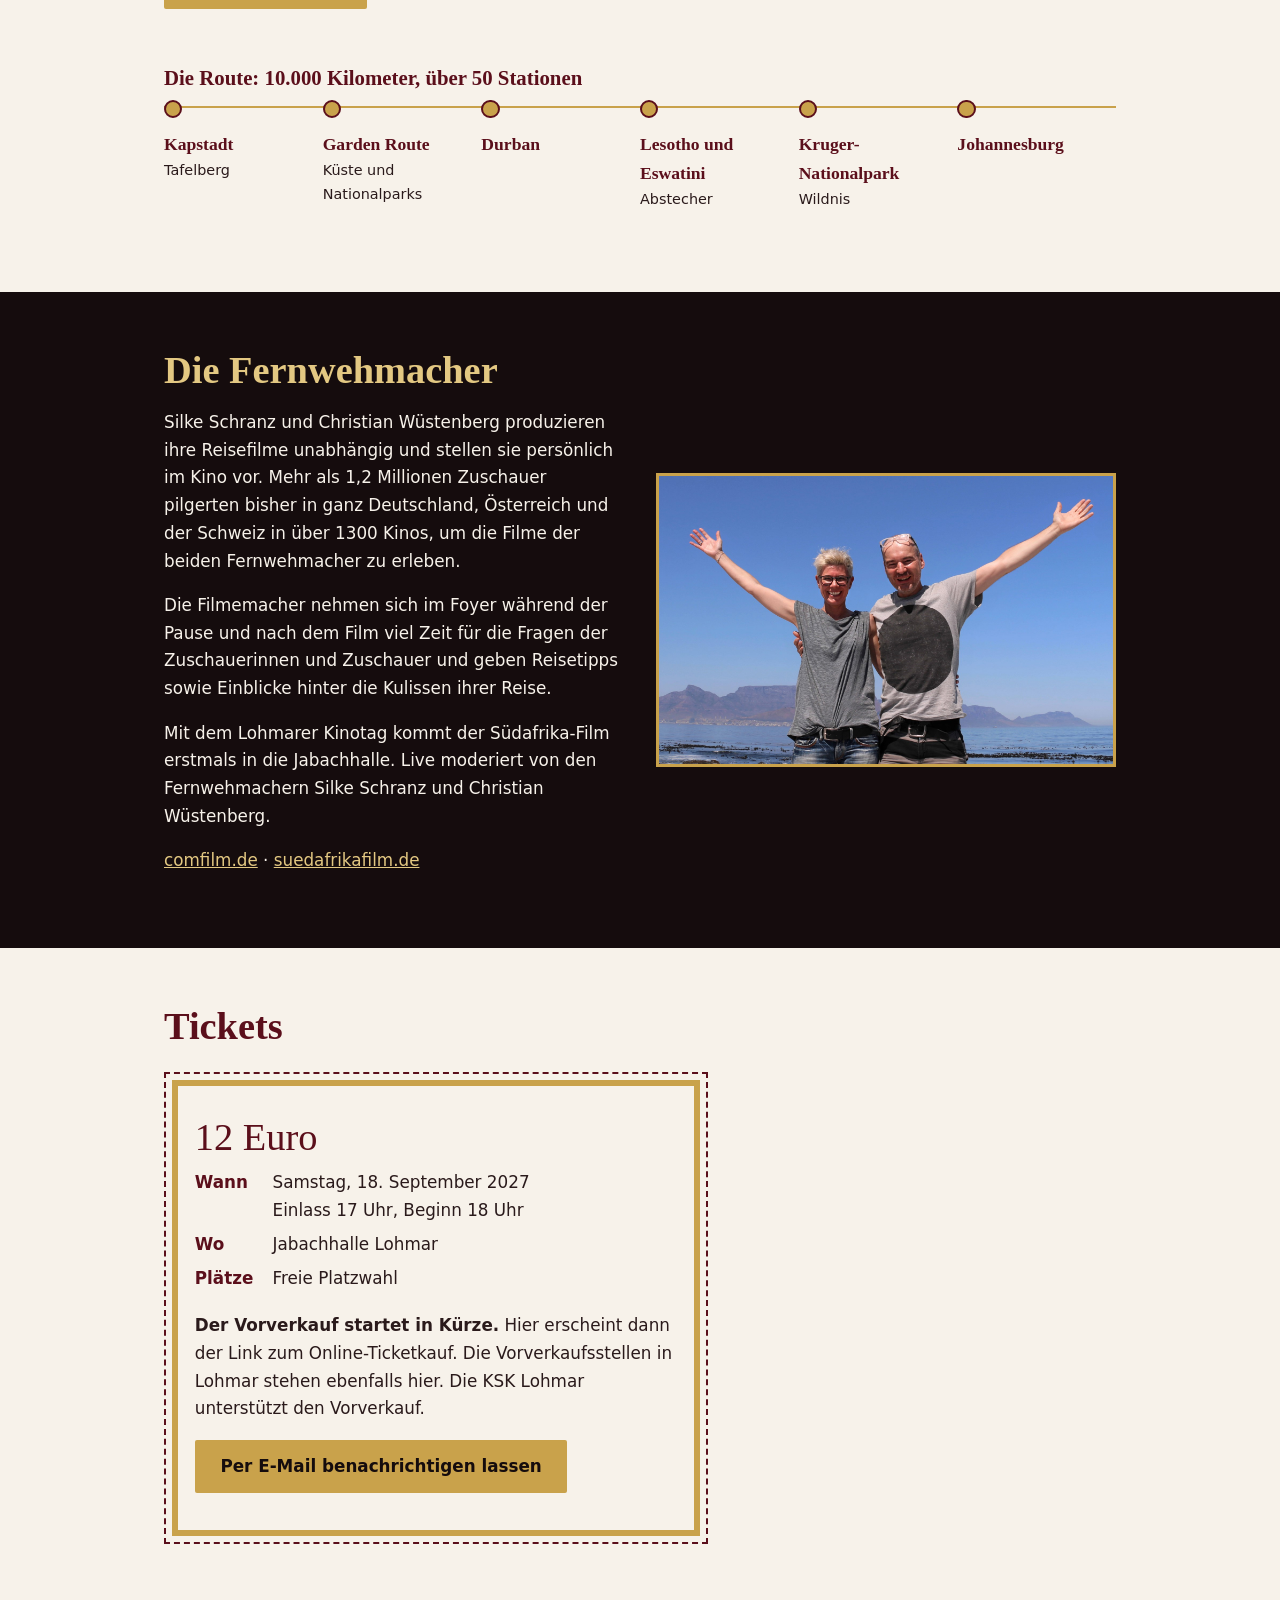
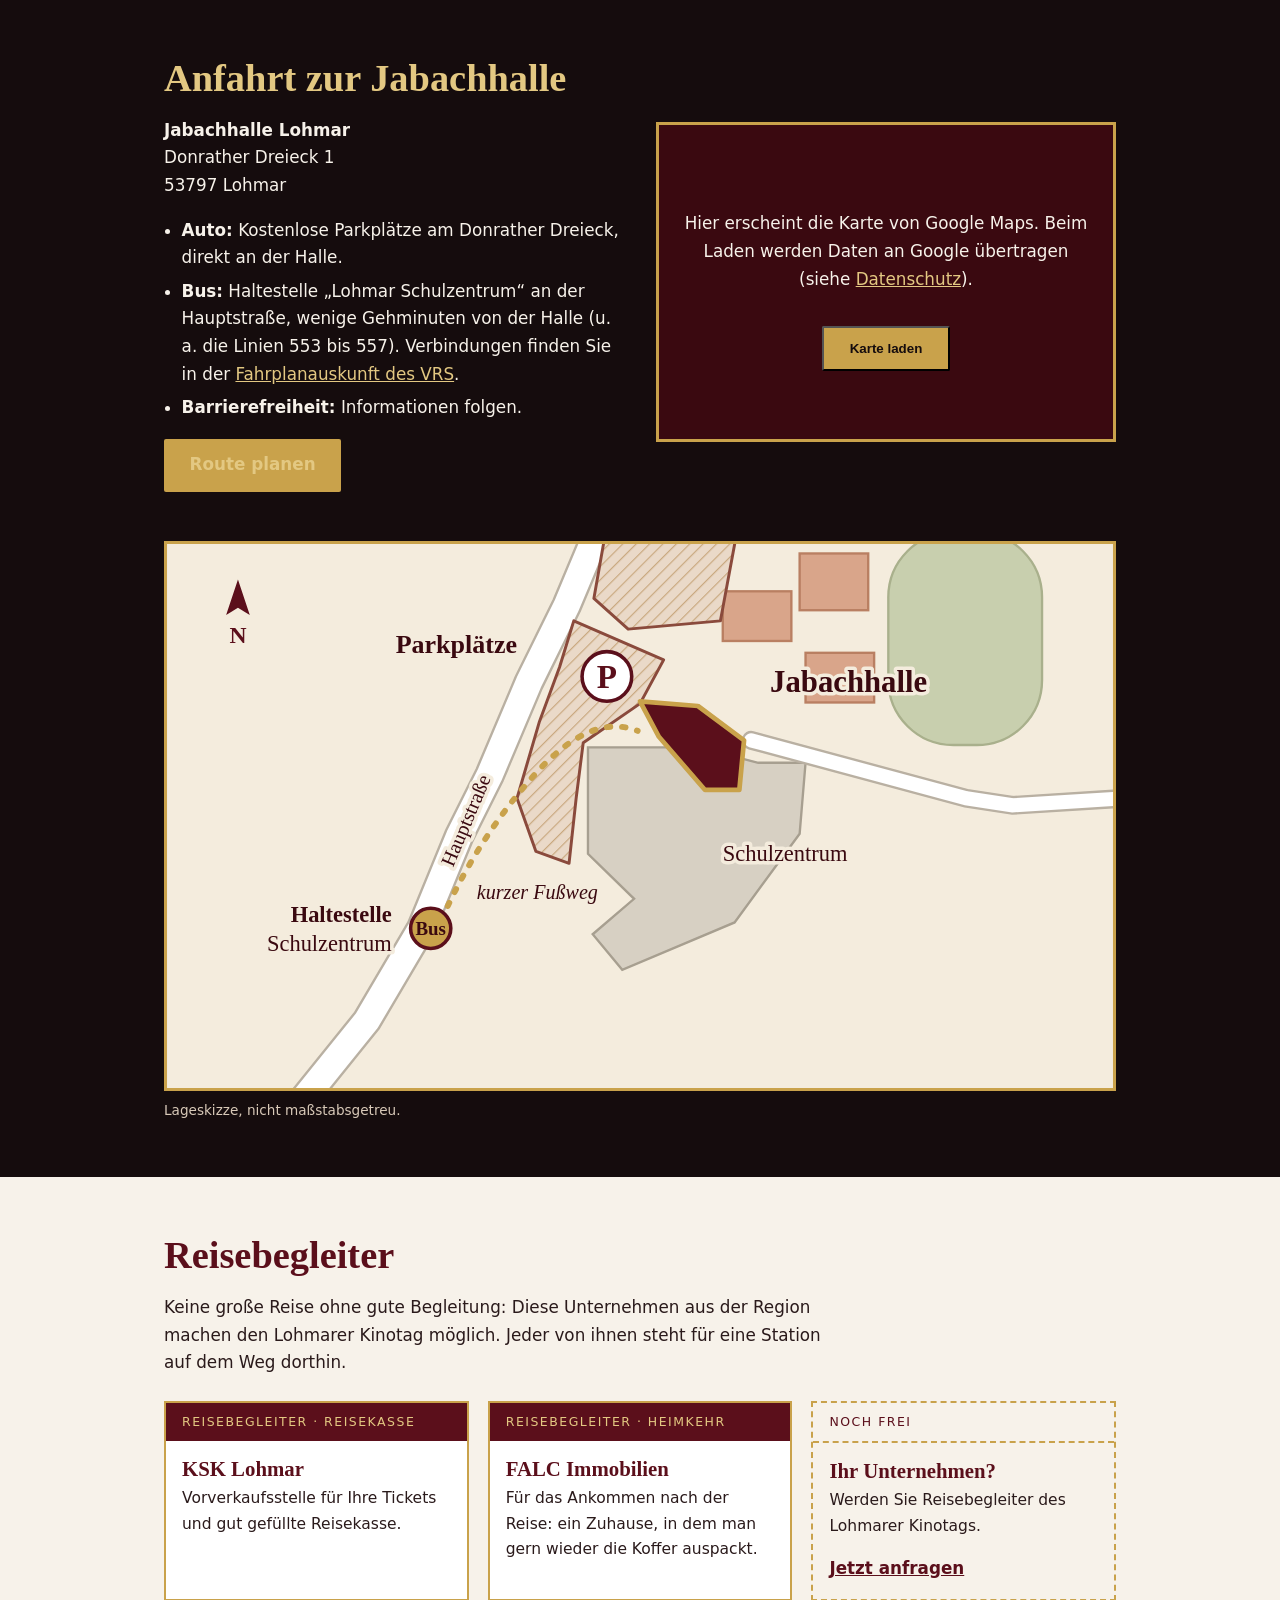
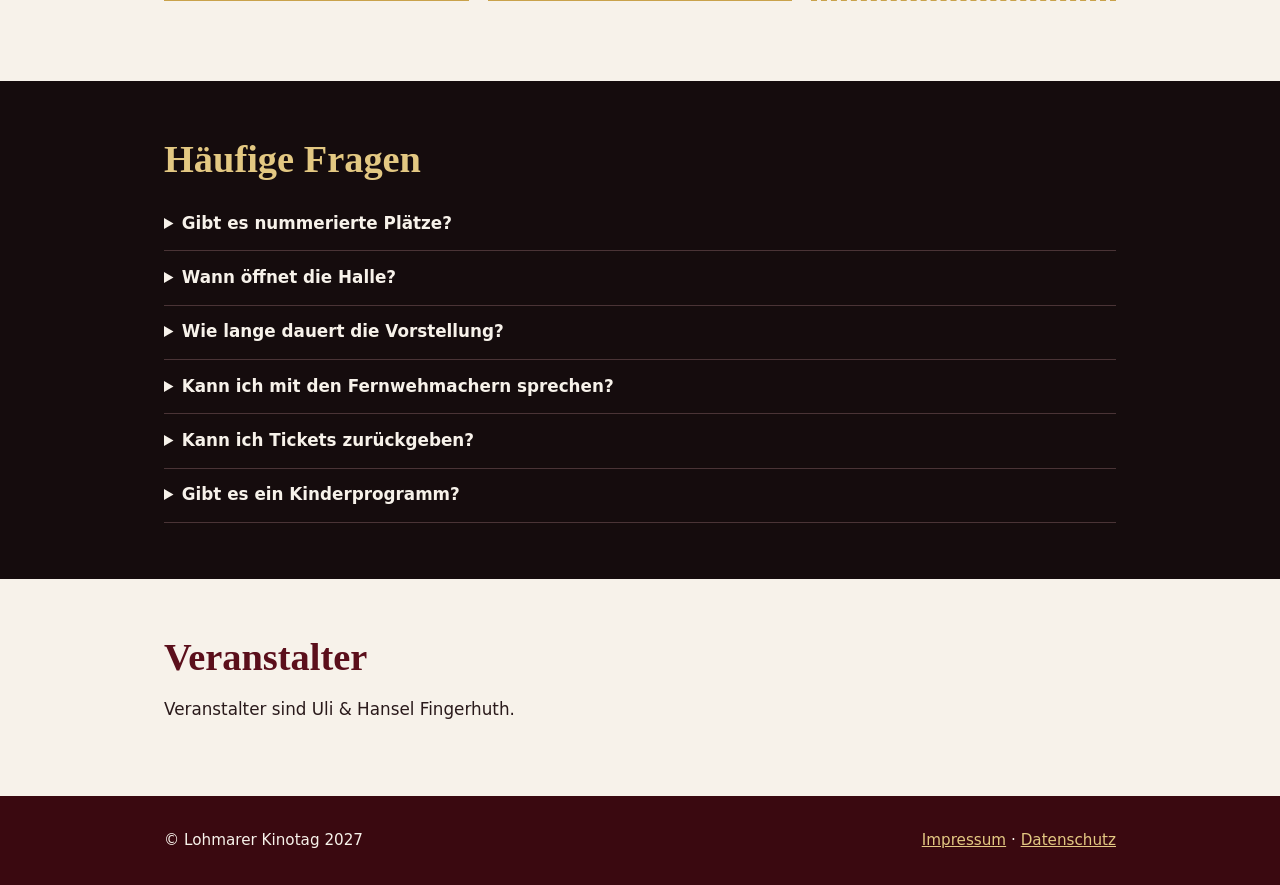
==== commit 80562e43: "Add files via upload" ====
--- a/index.html
+++ b/index.html
@@ -123,7 +123,8 @@
 <div style="color:var(--weiss)">
 <details><summary>Gibt es nummerierte Plätze?</summary><p>Nein, die Platzwahl ist frei.</p></details>
 <details><summary>Wann öffnet die Halle?</summary><p>Der Einlass beginnt um 17 Uhr, der Film startet um 18 Uhr.</p></details>
-<details><summary>Wie lange dauert die Vorstellung?</summary><p>Die Dauer geben wir bekannt, sobald sie feststeht.</p></details>
+<details><summary>Wie lange dauert die Vorstellung?</summary><p>Der Film läuft 99 Minuten. Etwa zur Hälfte gibt es eine Pause. Die genaue Länge des Abends geben wir bekannt, sobald der Ablauf feststeht.</p></details>
+<details><summary>Kann ich mit den Fernwehmachern sprechen?</summary><p>Ja, die beiden nehmen sich in der Pause und nach dem Film Zeit für Ihre Fragen.</p></details>
 <details><summary>Kann ich Tickets zurückgeben?</summary><p>Die Regelung geben wir mit dem Vorverkaufsstart bekannt.</p></details>
 <details><summary>Gibt es ein Kinderprogramm?</summary><p>Ein „Kinderkino mit Frühstück“ am Vormittag ist in Planung. Sobald es feststeht, informieren wir hier.</p></details>
 </div></div></section>
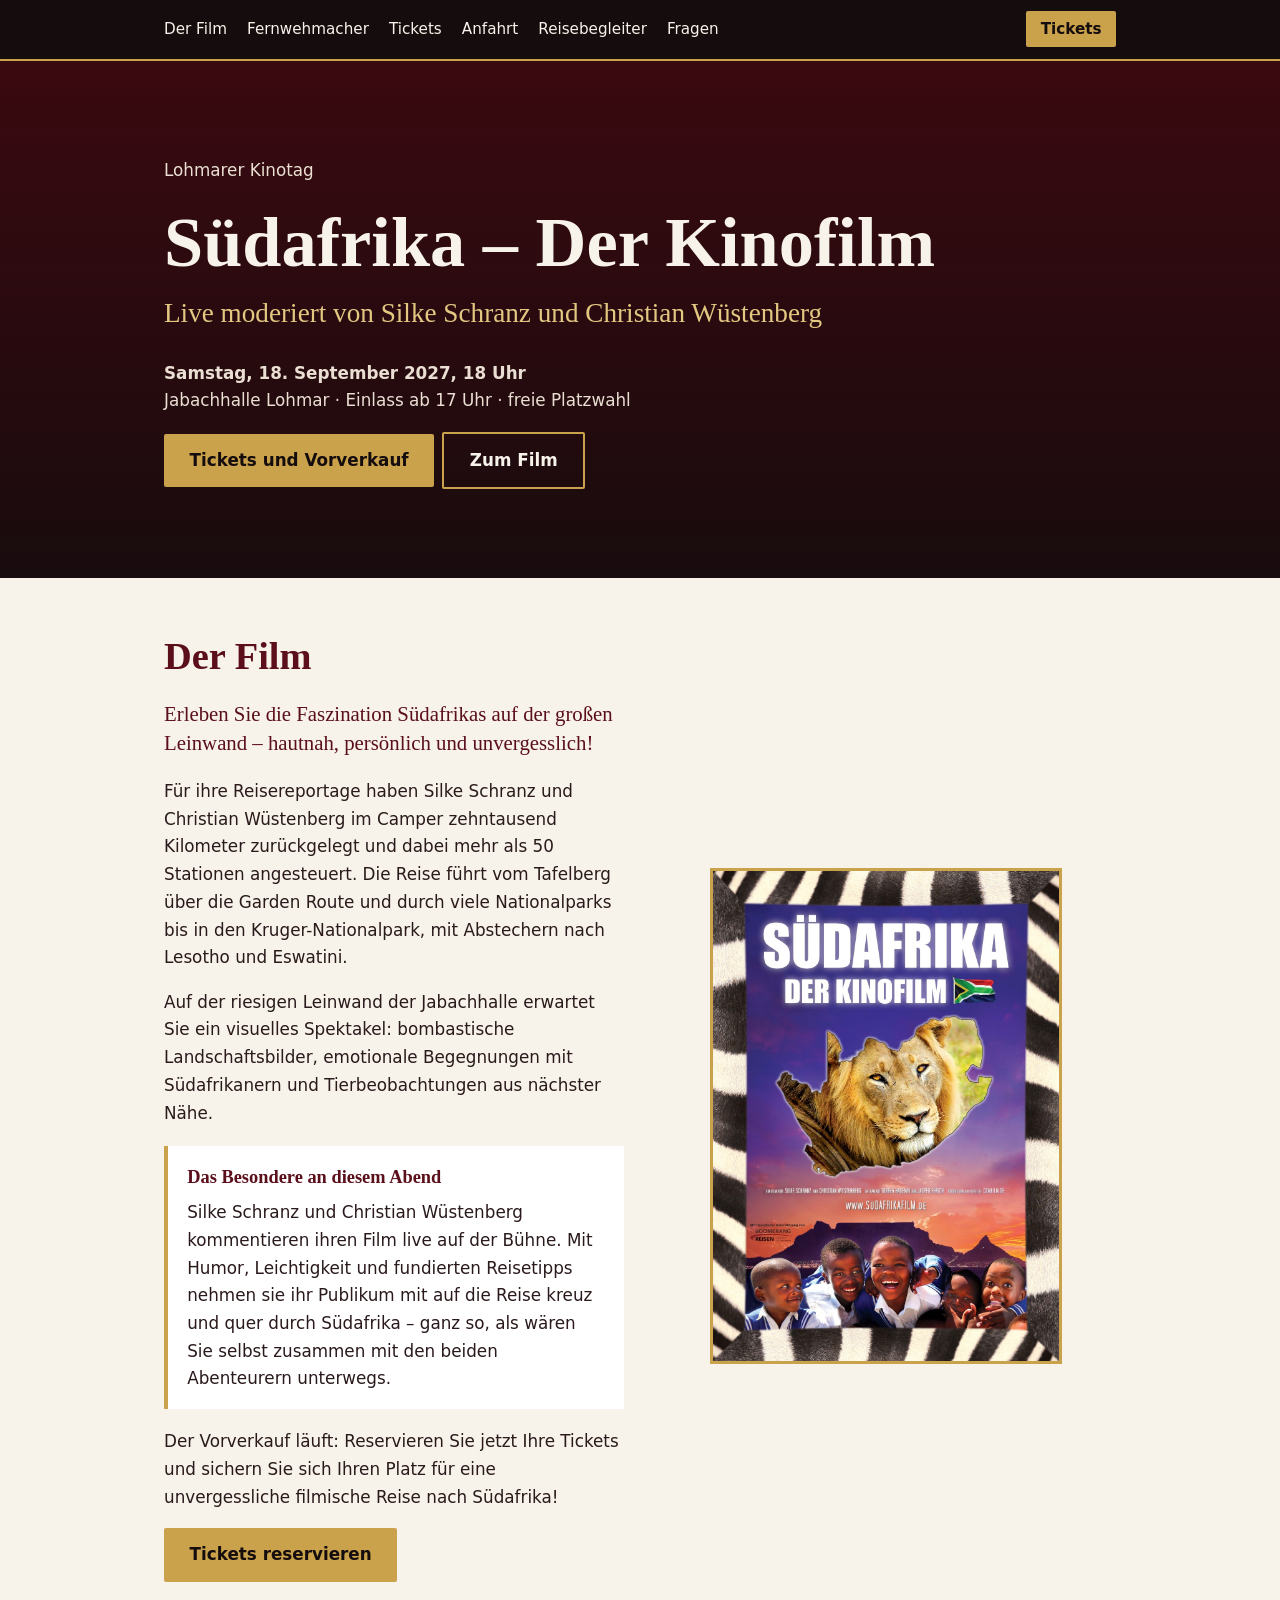
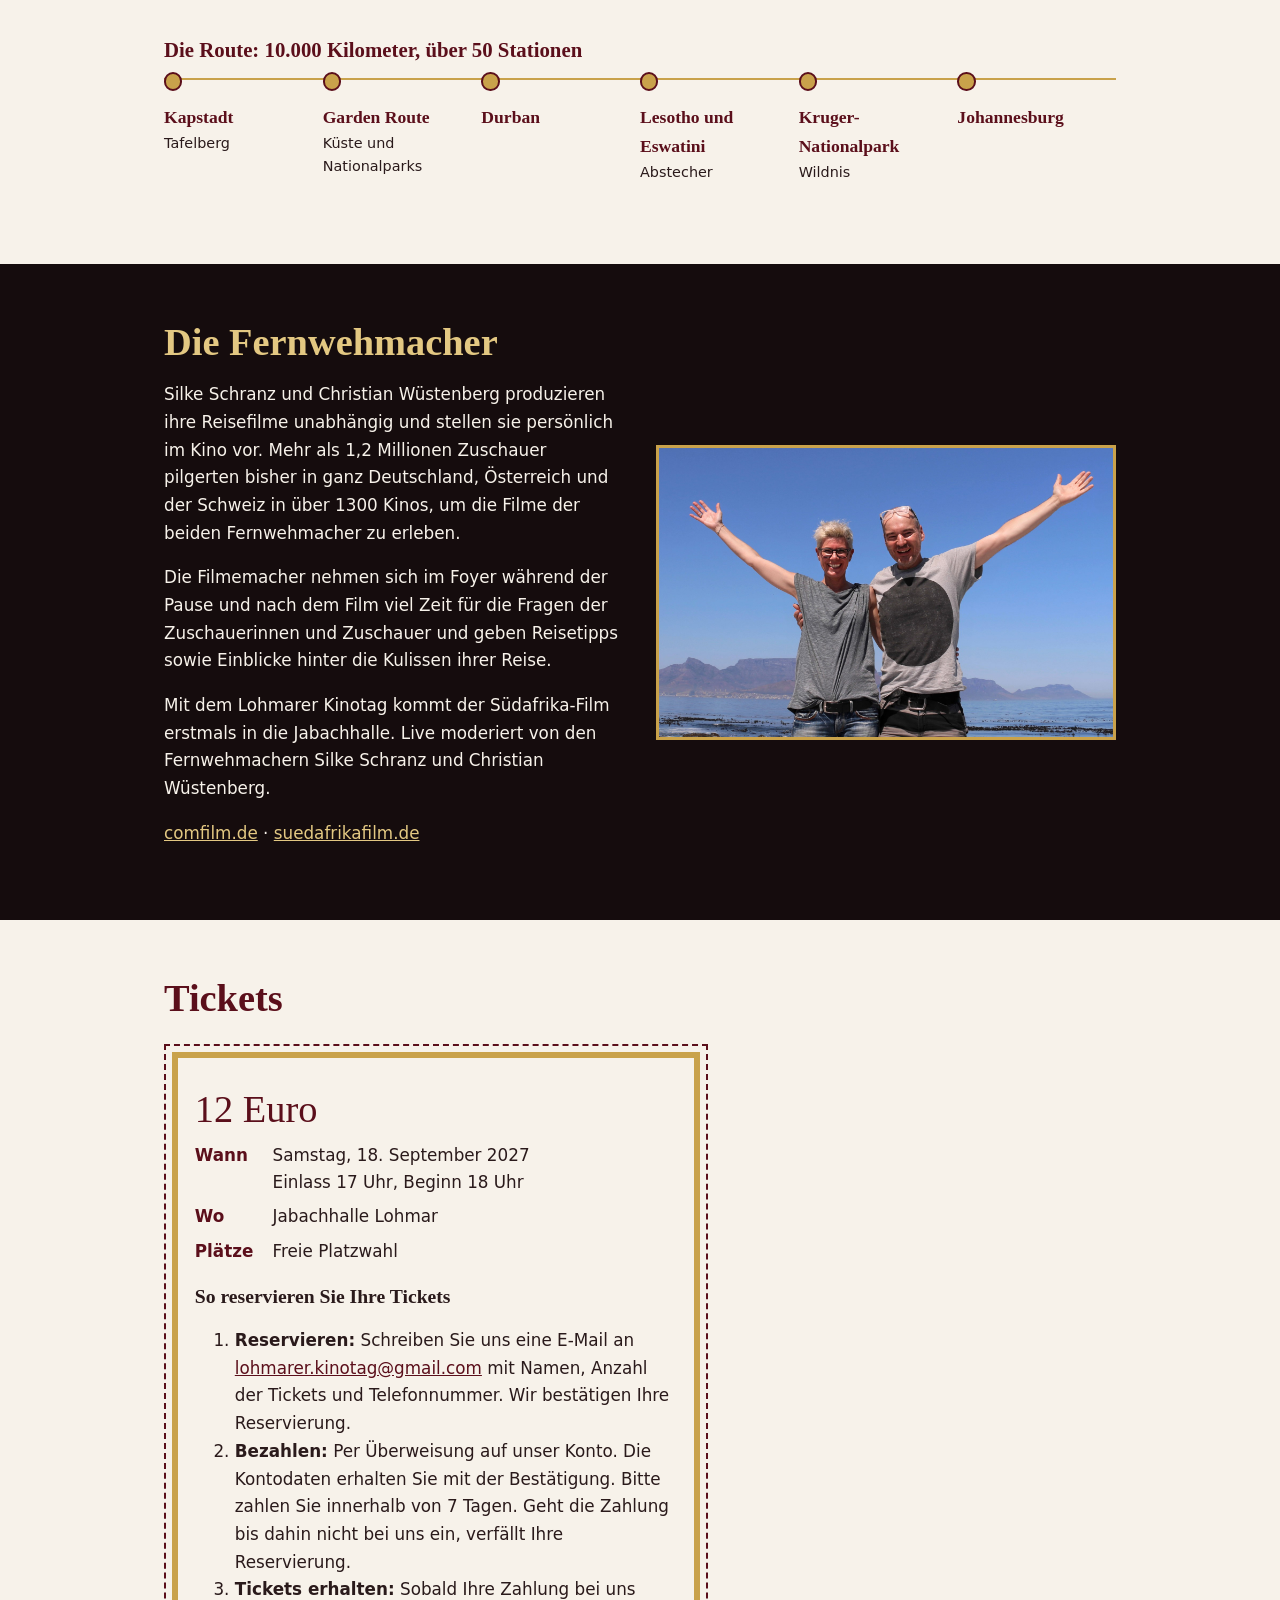
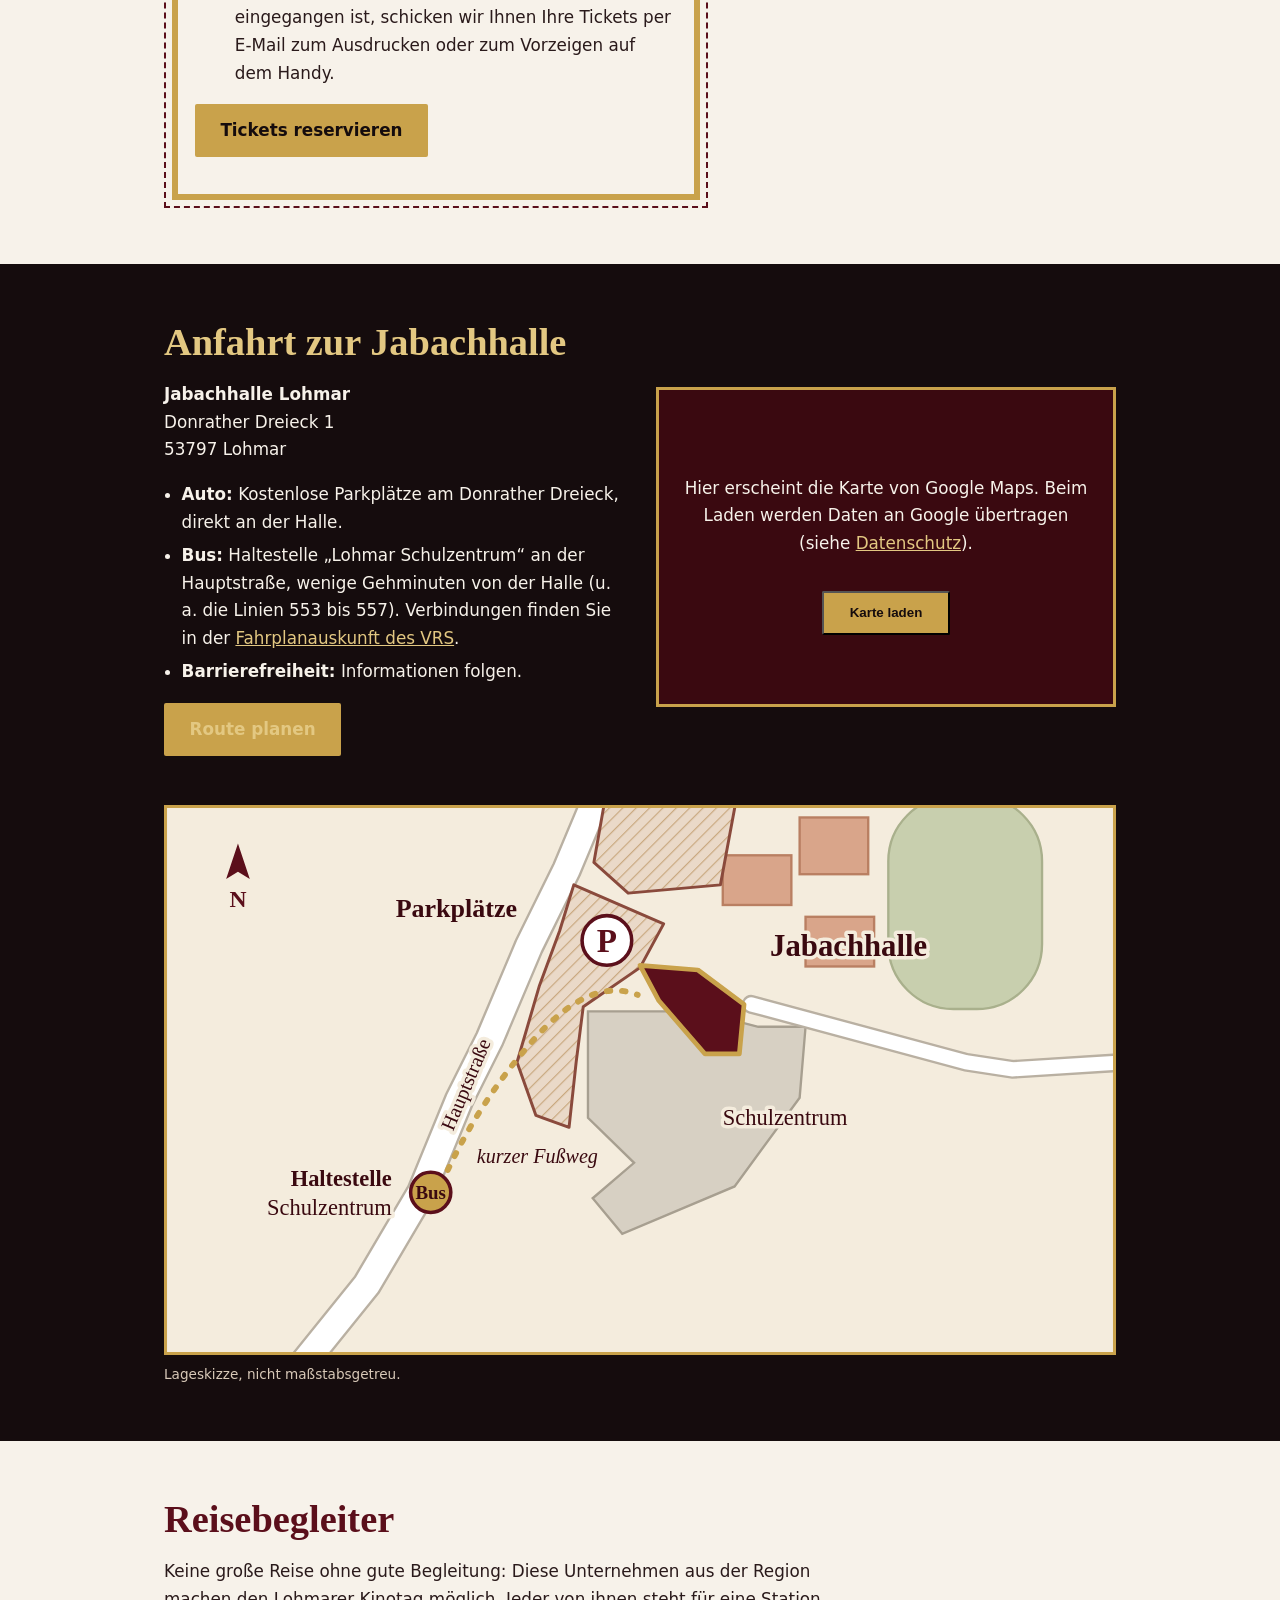
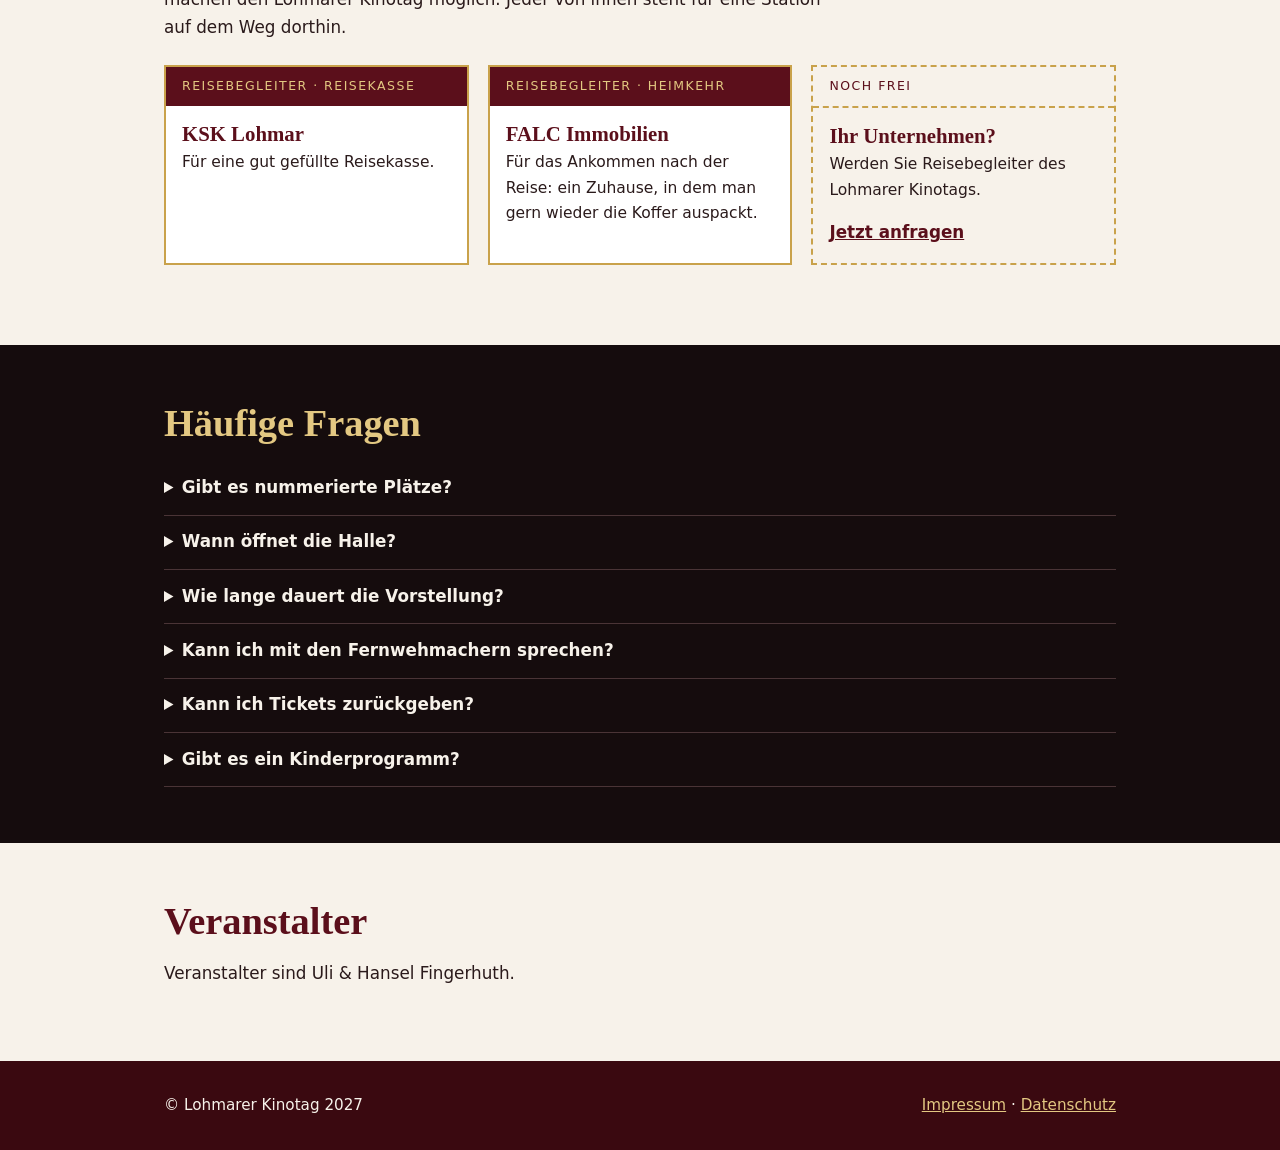
==== commit cb36b1ed: "Add files via upload" ====
--- a/index.html
+++ b/index.html
@@ -34,8 +34,8 @@
 <p>Auf der riesigen Leinwand der Jabachhalle erwartet Sie ein visuelles Spektakel: bombastische Landschaftsbilder, emotionale Begegnungen mit Südafrikanern und Tierbeobachtungen aus nächster Nähe.</p>
 <div class="live"><strong>Das Besondere an diesem Abend</strong>
 <p>Silke Schranz und Christian Wüstenberg kommentieren ihren Film live auf der Bühne. Mit Humor, Leichtigkeit und fundierten Reisetipps nehmen sie ihr Publikum mit auf die Reise kreuz und quer durch Südafrika – ganz so, als wären Sie selbst zusammen mit den beiden Abenteurern unterwegs.</p></div>
-<p>Der Vorverkauf startet in Kürze. Merken Sie sich den 18. September 2027 schon heute vor und sichern Sie sich dann Ihr Ticket für eine unvergessliche filmische Reise nach Südafrika!</p>
-<p><a class="btn" href="#tickets">Zum Vorverkauf</a></p>
+<p>Der Vorverkauf läuft: Reservieren Sie jetzt Ihre Tickets und sichern Sie sich Ihren Platz für eine unvergessliche filmische Reise nach Südafrika!</p>
+<p><a class="btn" href="#tickets">Tickets reservieren</a></p>
 </div>
 <img class="foto plakat" src="images/plakat.jpg" alt="Kinoplakat: Südafrika – Der Kinofilm mit Löwe in der Landkarte Südafrikas" onerror="this.style.display='none'">
 </div>
@@ -74,8 +74,13 @@
 <dt>Wo</dt><dd>Jabachhalle Lohmar</dd>
 <dt>Plätze</dt><dd>Freie Platzwahl</dd>
 </dl>
-<p><strong>Der Vorverkauf startet in Kürze.</strong> Hier erscheint dann der Link zum Online-Ticketkauf. Die Vorverkaufsstellen in Lohmar stehen ebenfalls hier. Die KSK Lohmar unterstützt den Vorverkauf.</p>
-<p><a class="btn" href="mailto:lohmarer.kinotag@gmail.com?subject=Vorverkauf%20Lohmarer%20Kinotag&amp;body=Bitte%20benachrichtigen%20Sie%20mich%20zum%20Start%20des%20Vorverkaufs.">Per E-Mail benachrichtigen lassen</a></p>
+<h3>So reservieren Sie Ihre Tickets</h3>
+<ol class="schritte">
+<li><strong>Reservieren:</strong> Schreiben Sie uns eine E-Mail an <a href="mailto:lohmarer.kinotag@gmail.com">lohmarer.kinotag@gmail.com</a> mit Namen, Anzahl der Tickets und Telefonnummer. Wir bestätigen Ihre Reservierung.</li>
+<li><strong>Bezahlen:</strong> Per Überweisung auf unser Konto. Die Kontodaten erhalten Sie mit der Bestätigung. Bitte zahlen Sie innerhalb von 7 Tagen. Geht die Zahlung bis dahin nicht bei uns ein, verfällt Ihre Reservierung.</li>
+<li><strong>Tickets erhalten:</strong> Sobald Ihre Zahlung bei uns eingegangen ist, schicken wir Ihnen Ihre Tickets per E-Mail zum Ausdrucken oder zum Vorzeigen auf dem Handy.</li>
+</ol>
+<p><a class="btn" href="mailto:lohmarer.kinotag@gmail.com?subject=Ticketreservierung%20Lohmarer%20Kinotag&amp;body=Name%3A%0AAnzahl%20Tickets%20%2812%20Euro%20pro%20Ticket%29%3A%0ATelefonnummer%3A%0AWo%20m%C3%B6chten%20Sie%20die%20Tickets%20abholen%20oder%20per%20E-Mail%20erhalten%3F%0A">Tickets reservieren</a></p>
 </div></div></section>
 
 <section id="anfahrt" class="dunkel"><div class="wrap zwei">
@@ -102,7 +107,7 @@
 <div class="passliste">
 <article class="pass"><div class="pass-kopf">Reisebegleiter · Reisekasse</div>
 <div class="pass-logo"><img src="images/logo-ksk.png" alt="Logo KSK" onerror="this.parentNode.style.display='none'"></div>
-<h3>KSK Lohmar</h3><p>Vorverkaufsstelle für Ihre Tickets und gut gefüllte Reisekasse.</p>
+<h3>KSK Lohmar</h3><p>Für eine gut gefüllte Reisekasse.</p>
 </article>
 <article class="pass"><div class="pass-kopf">Reisebegleiter · Heimkehr</div>
 <div class="pass-logo"><img src="images/logo-falc.png" alt="Logo FALC Immobilien" onerror="this.parentNode.style.display='none'"></div>
@@ -125,7 +130,7 @@
 <details><summary>Wann öffnet die Halle?</summary><p>Der Einlass beginnt um 17 Uhr, der Film startet um 18 Uhr.</p></details>
 <details><summary>Wie lange dauert die Vorstellung?</summary><p>Der Film läuft 99 Minuten. Etwa zur Hälfte gibt es eine Pause. Die genaue Länge des Abends geben wir bekannt, sobald der Ablauf feststeht.</p></details>
 <details><summary>Kann ich mit den Fernwehmachern sprechen?</summary><p>Ja, die beiden nehmen sich in der Pause und nach dem Film Zeit für Ihre Fragen.</p></details>
-<details><summary>Kann ich Tickets zurückgeben?</summary><p>Die Regelung geben wir mit dem Vorverkaufsstart bekannt.</p></details>
+<details><summary>Kann ich Tickets zurückgeben?</summary><p>Bei Tickets für Veranstaltungen mit festem Termin besteht kein gesetzliches Widerrufsrecht. Sagen wir die Veranstaltung ab, erstatten wir den Ticketpreis.</p></details>
 <details><summary>Gibt es ein Kinderprogramm?</summary><p>Ein „Kinderkino mit Frühstück“ am Vormittag ist in Planung. Sobald es feststeht, informieren wir hier.</p></details>
 </div></div></section>
 
